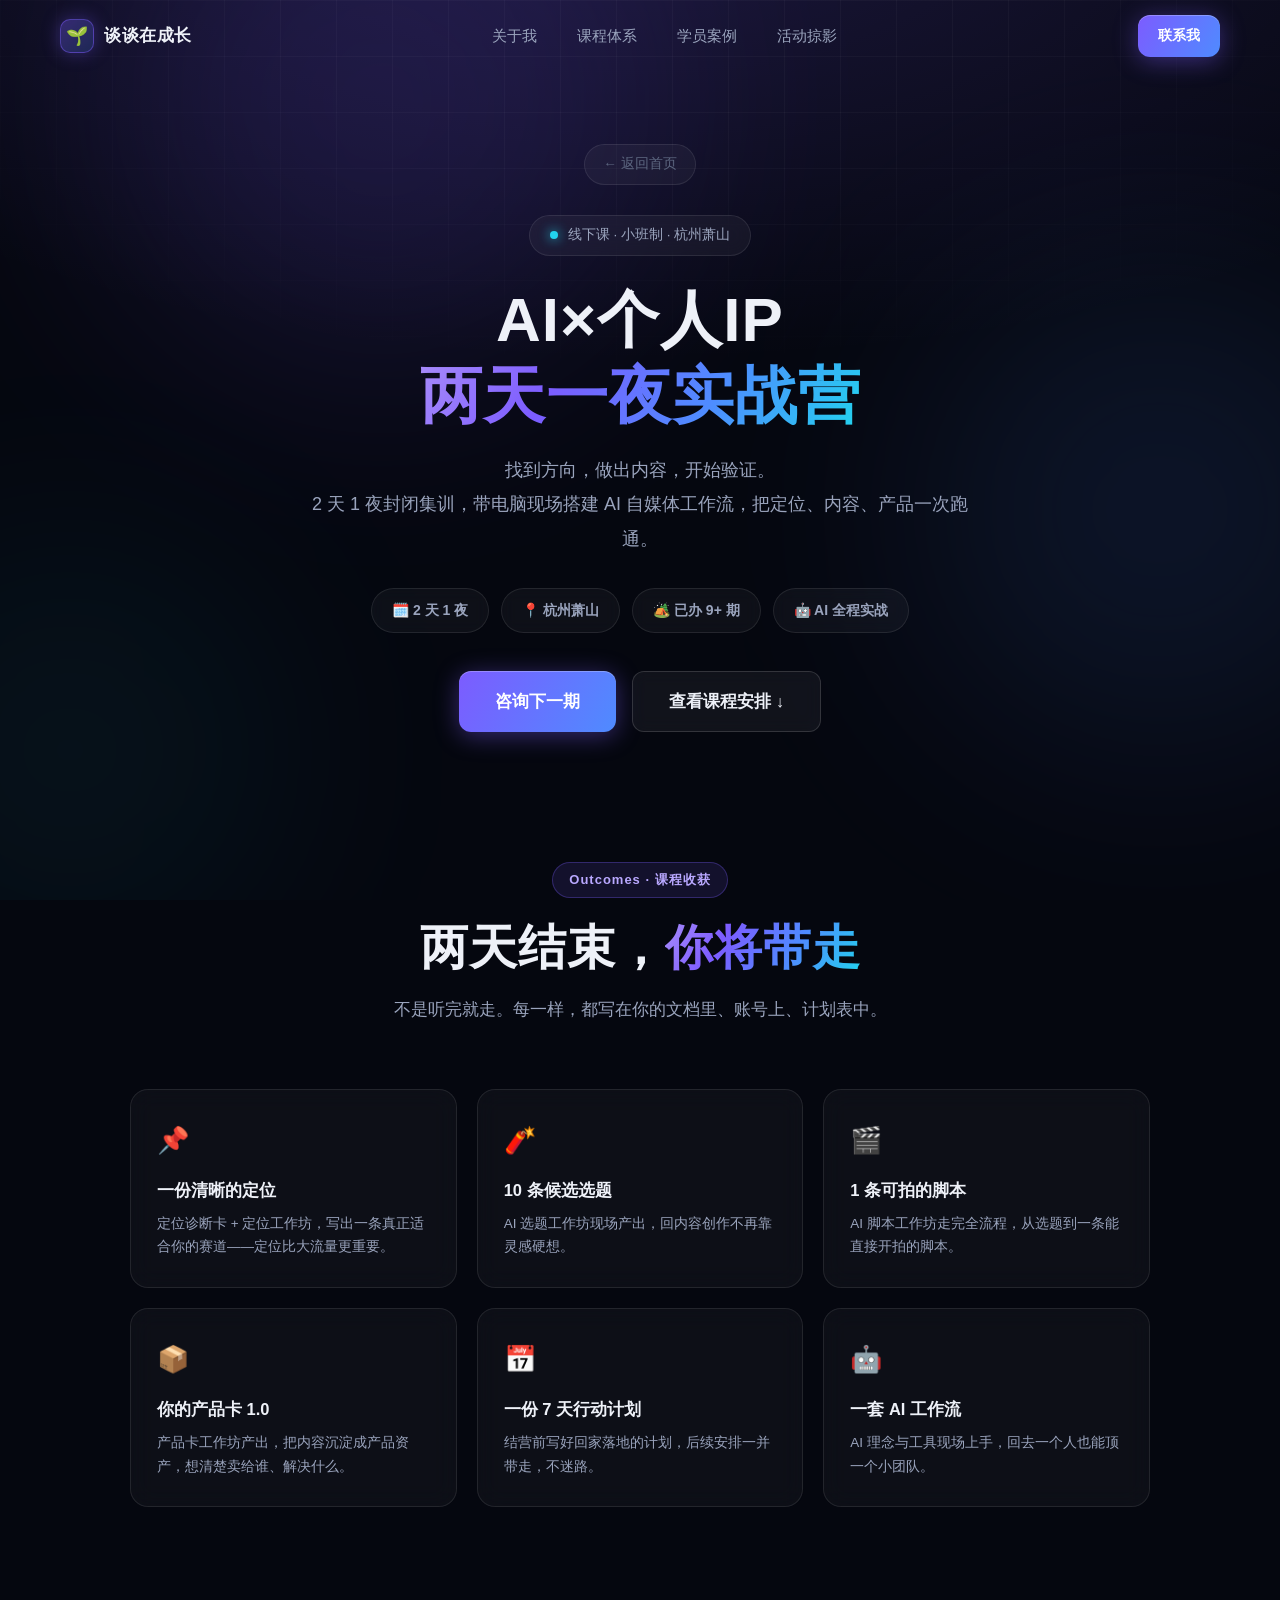
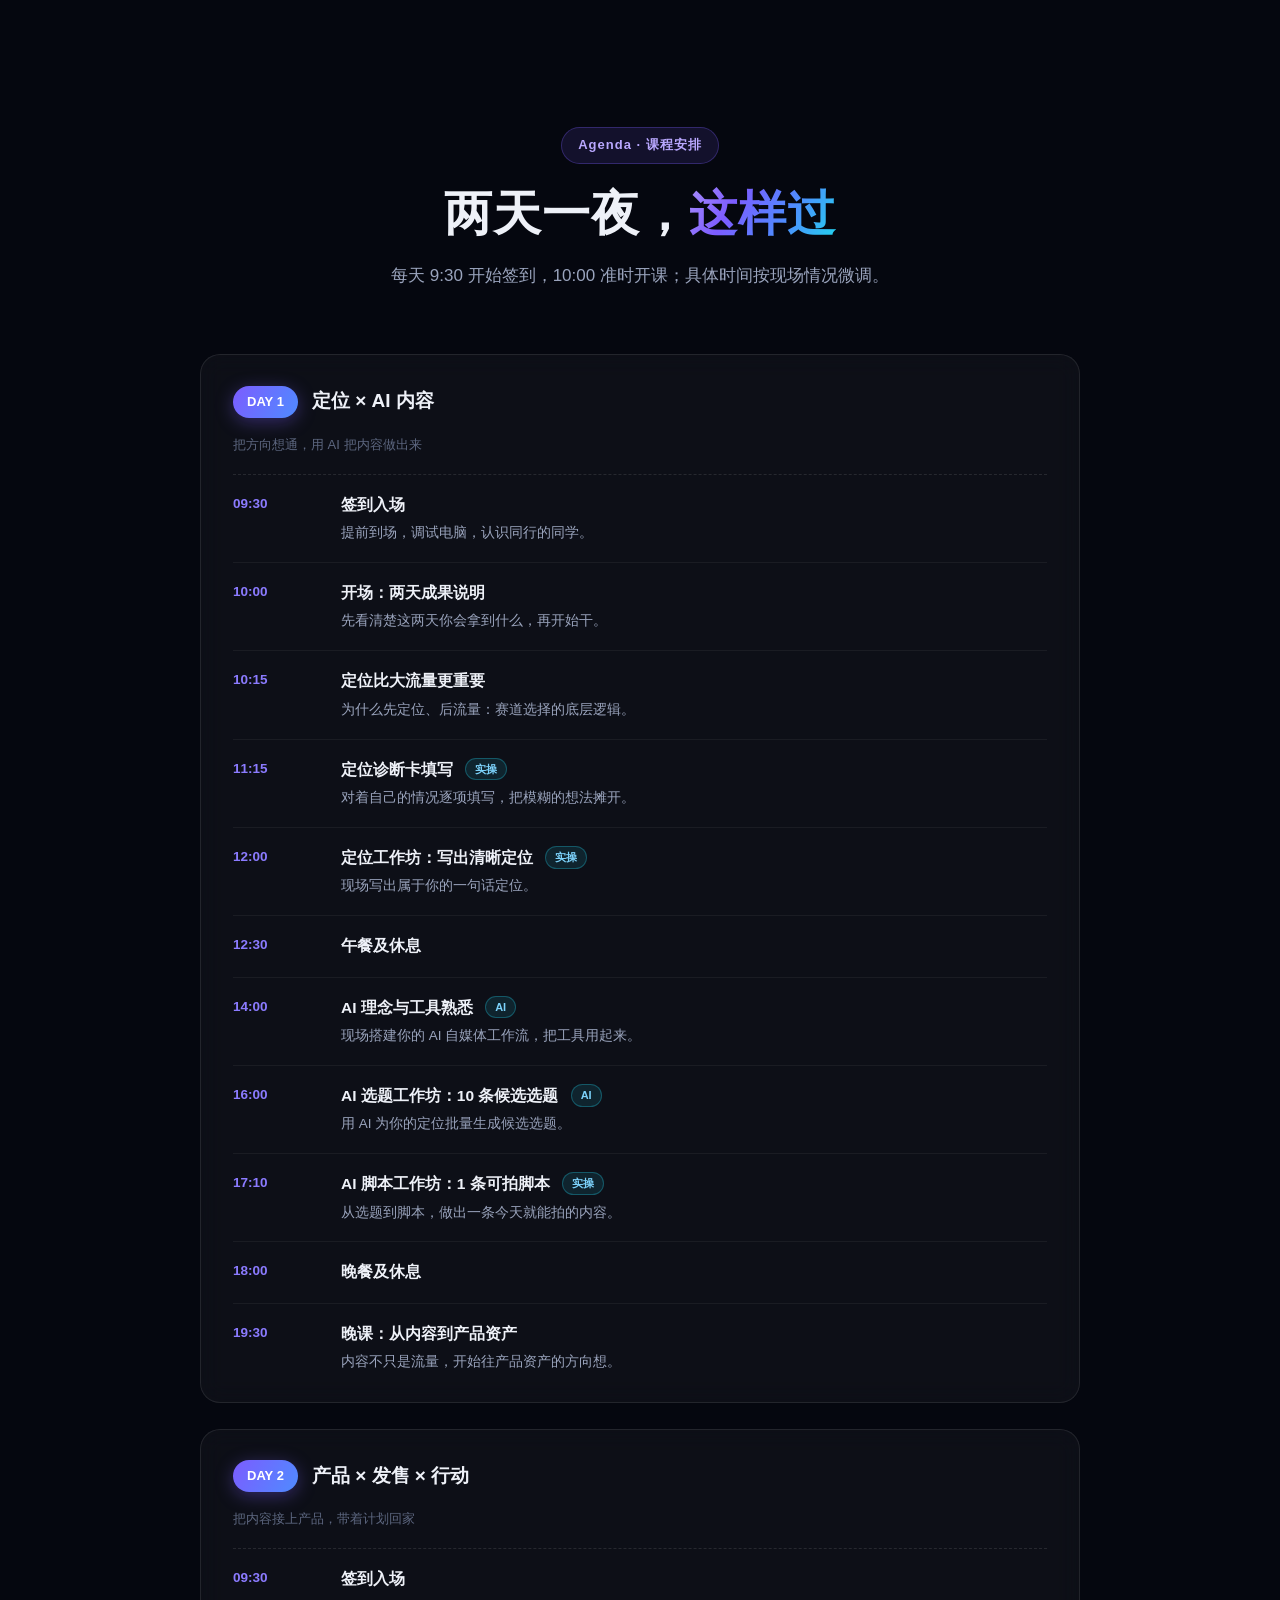
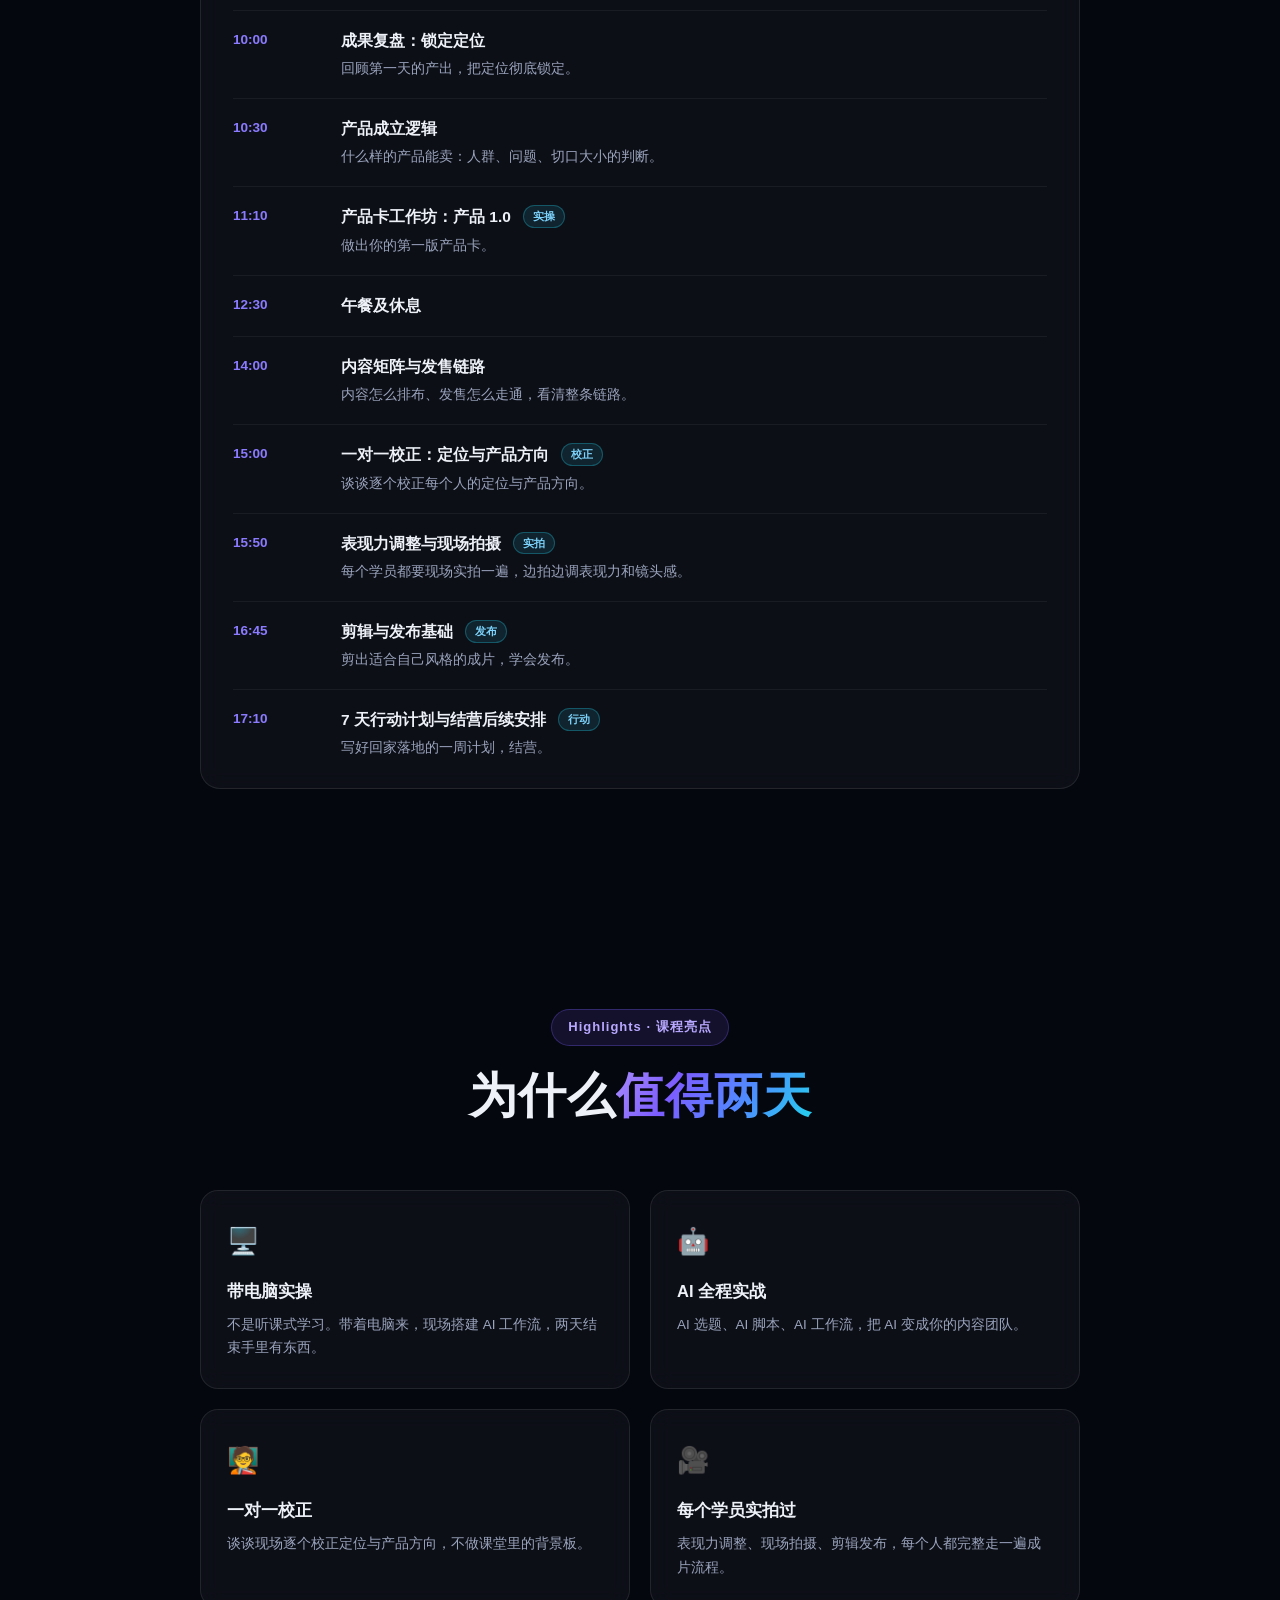
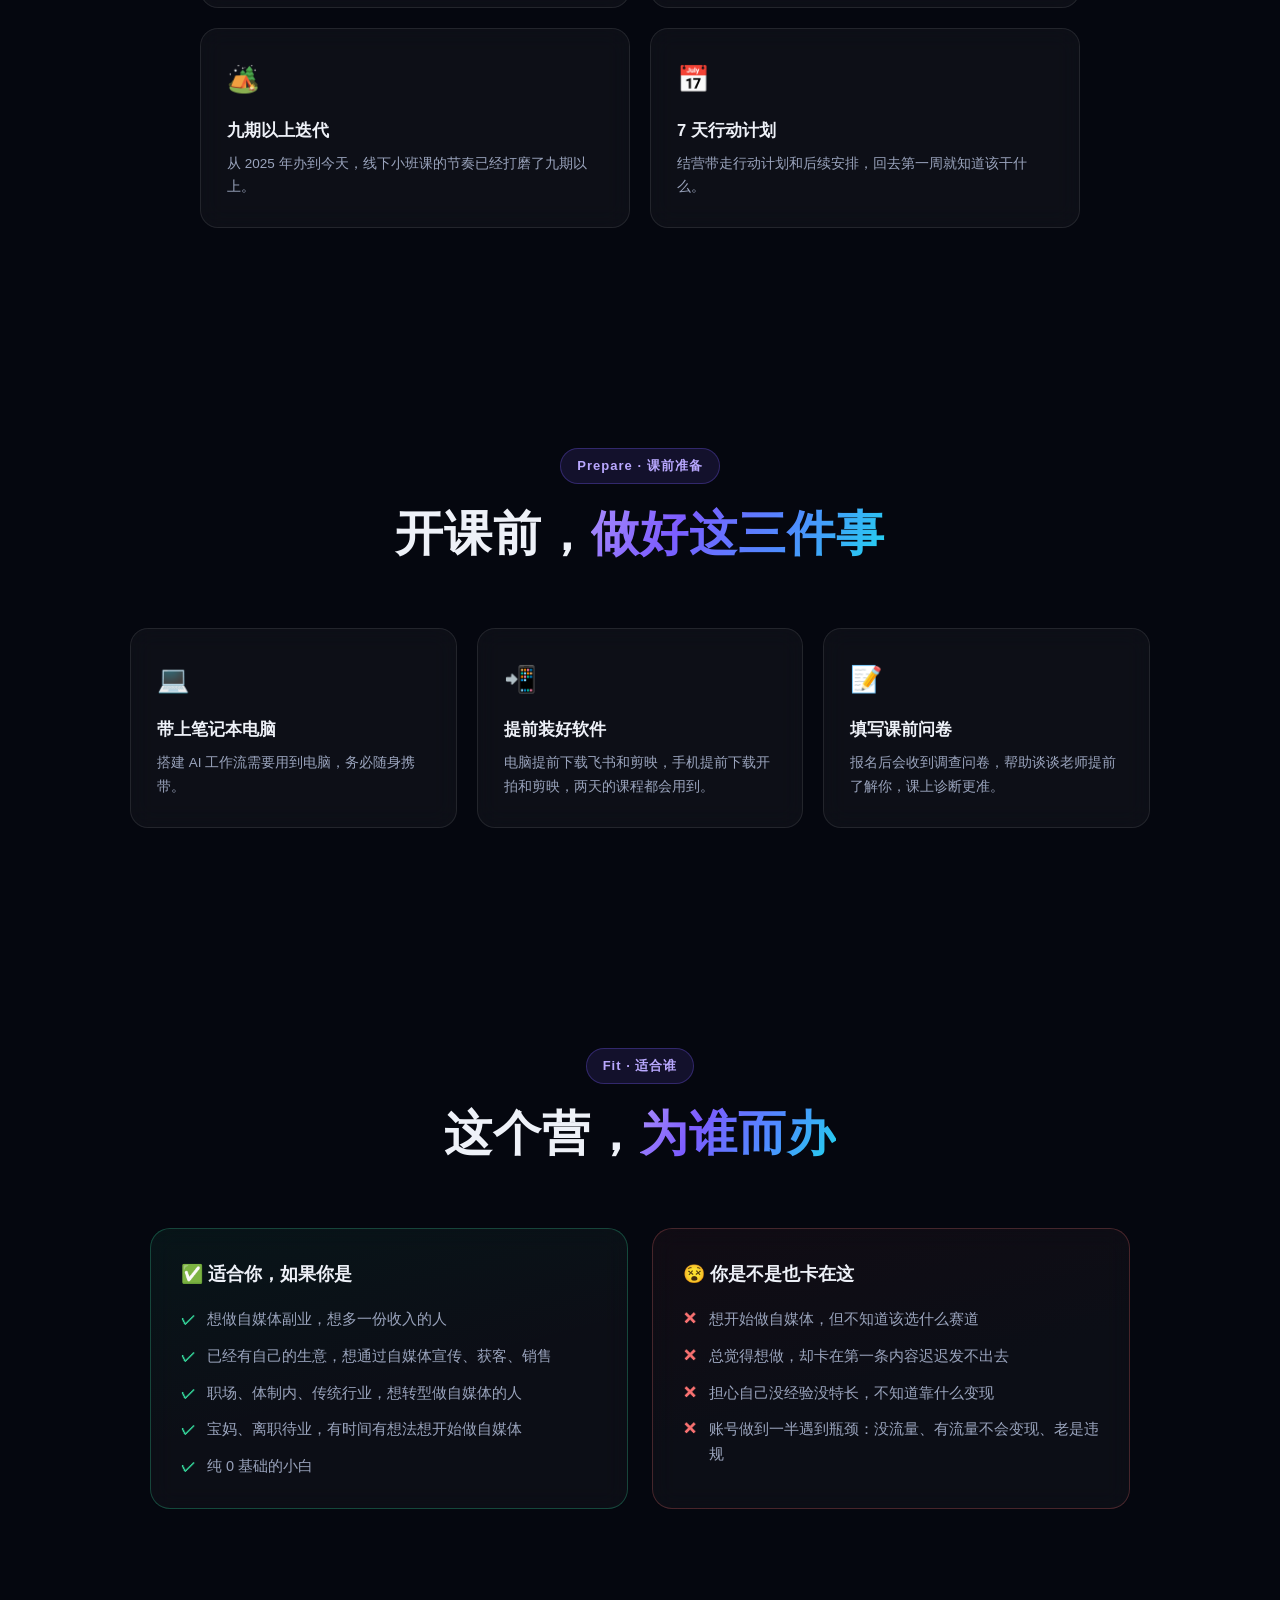
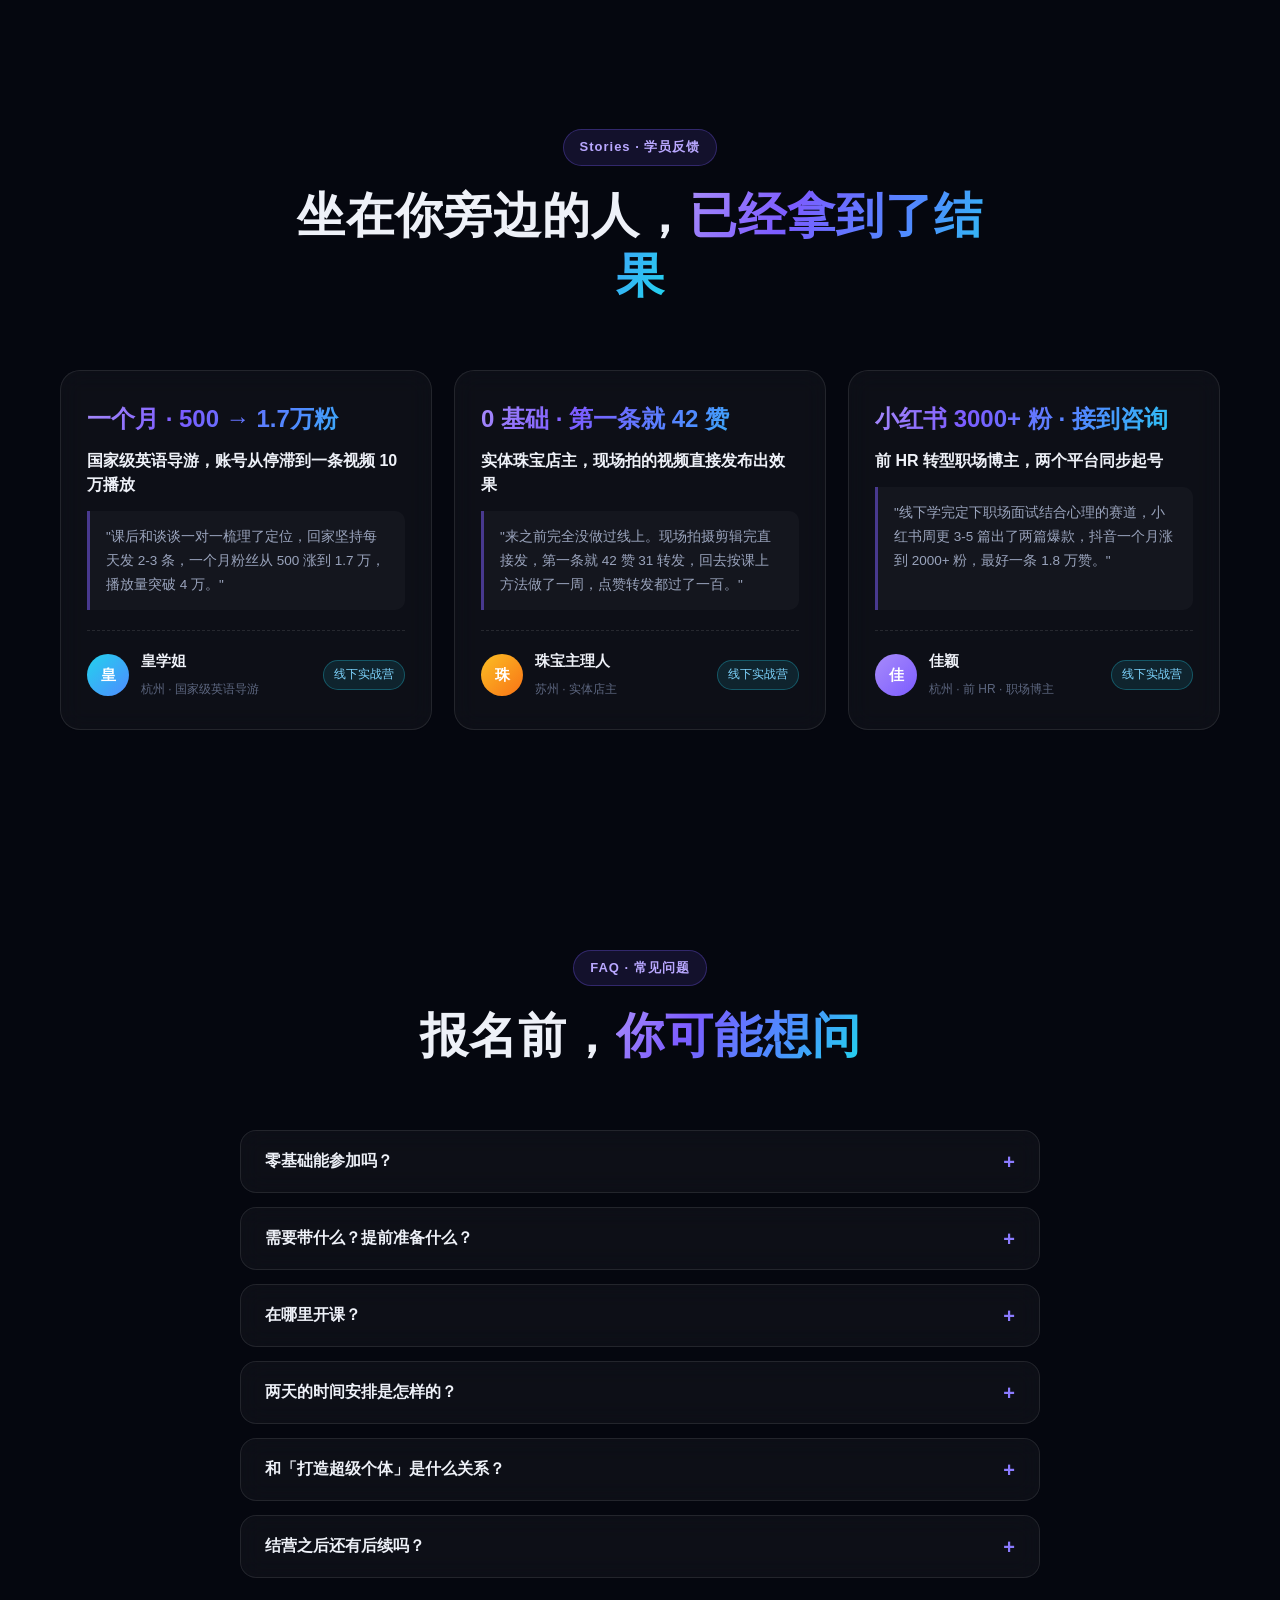
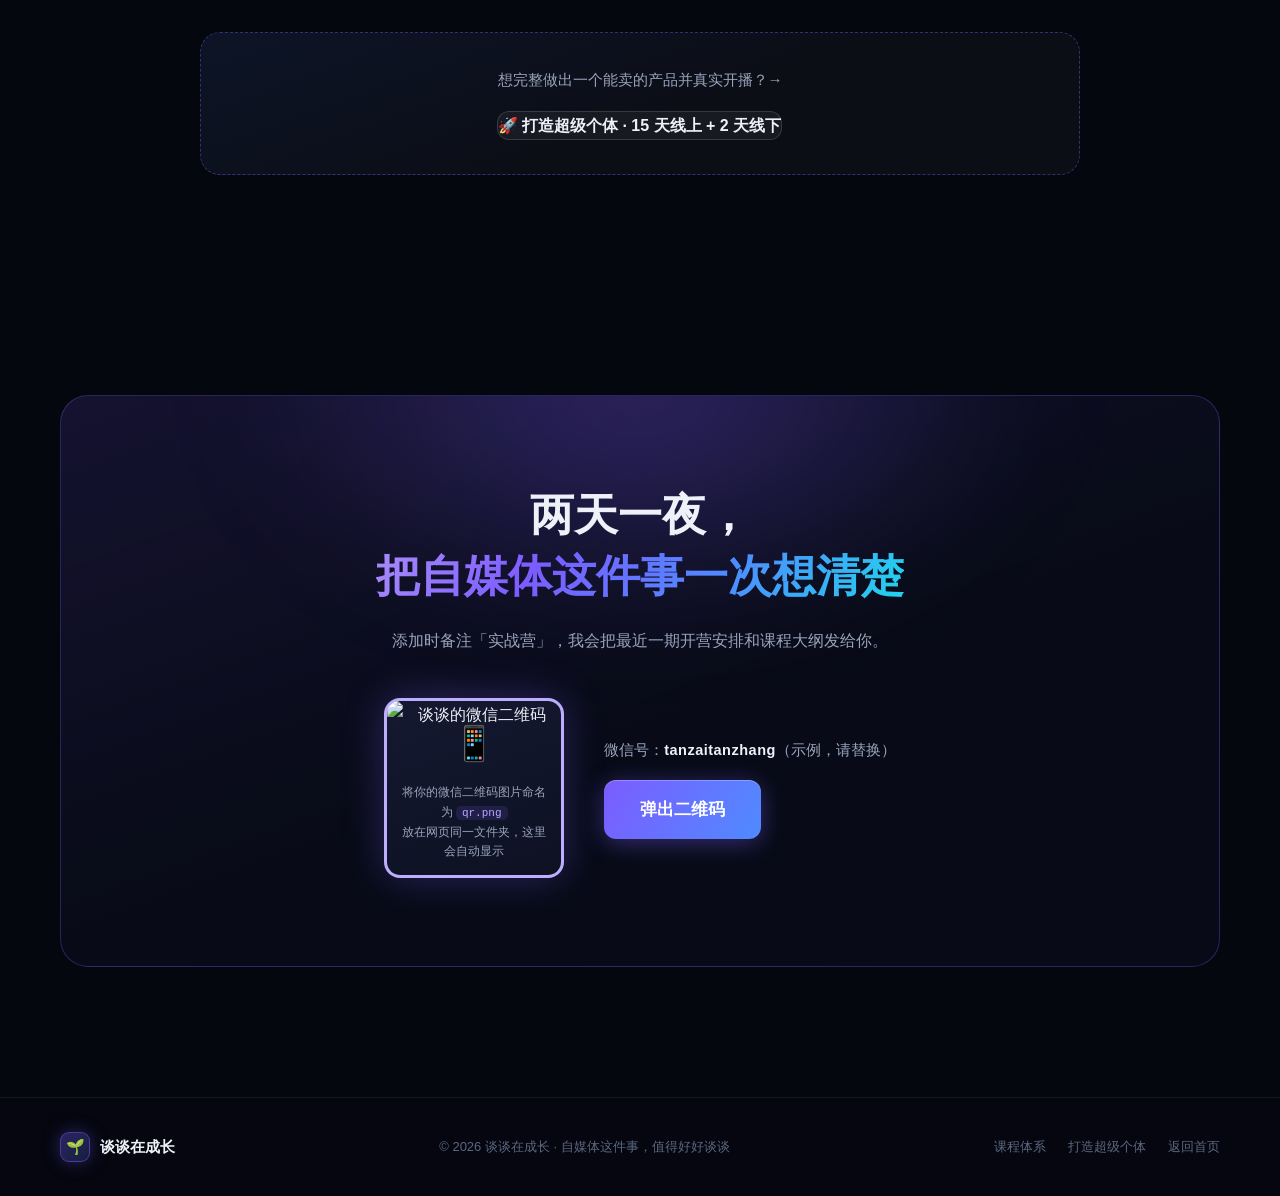
==== course-offline.html @ 581b8286 "谈谈在成长官网：首页 + 两个课程详情页" ====
<!DOCTYPE html>
<html lang="zh-CN">
<head>
  <meta charset="UTF-8" />
  <meta name="viewport" content="width=device-width, initial-scale=1.0" />
  <title>AI×个人IP两天一夜实战营 — 谈谈在成长</title>
  <meta name="description" content="谈谈在成长 · AI×个人IP两天一夜实战营：2 天 1 夜封闭式小班集训，已开办九期以上。定位工作坊、AI 选题与脚本工作坊、产品卡工作坊、现场实拍剪辑，带走定位、选题、脚本、产品卡和 7 天行动计划。" />
  <link rel="icon" href="data:image/svg+xml,<svg xmlns='http://www.w3.org/2000/svg' viewBox='0 0 100 100'><text y='.9em' font-size='90'>🌱</text></svg>" />
  <link rel="stylesheet" href="style.css" />
</head>
<body>

  <!-- 全局背景光效 -->
  <div class="bg-fx" aria-hidden="true">
    <div class="bg-grid"></div>
    <div class="glow glow-1"></div>
    <div class="glow glow-2"></div>
    <div class="glow glow-3"></div>
  </div>

  <!-- ======================= 导航栏 ======================= -->
  <header class="navbar" id="navbar">
    <div class="container nav-inner">
      <a href="index.html" class="logo">
        <span class="logo-mark">🌱</span>
        <span class="logo-text">谈谈在成长</span>
      </a>
      <nav class="nav-links" id="navLinks">
        <a href="index.html#about">关于我</a>
        <a href="index.html#courses">课程体系</a>
        <a href="index.html#cases">学员案例</a>
        <a href="index.html#gallery">活动掠影</a>
      </nav>
      <div class="nav-actions">
        <a href="javascript:void(0)" class="btn btn-primary btn-sm js-contact">联系我</a>
        <button class="nav-toggle" id="navToggle" aria-label="打开菜单">
          <span></span><span></span><span></span>
        </button>
      </div>
    </div>
  </header>

  <main id="top">

    <!-- ======================= 页面 HERO ======================= -->
    <section class="page-hero">
      <div class="container">
        <a class="back-link reveal" href="index.html">← 返回首页</a>
        <div class="hero-badge reveal">
          <span class="badge-dot"></span>
          线下课 · 小班制 · 杭州萧山
        </div>
        <h1 class="page-title reveal">AI×个人IP<br /><span class="gradient-text">两天一夜实战营</span></h1>
        <p class="page-sub reveal">
          找到方向，做出内容，开始验证。<br class="br-desktop" />
          2 天 1 夜封闭集训，带电脑现场搭建 AI 自媒体工作流，把定位、内容、产品一次跑通。
        </p>
        <div class="meta-chips reveal">
          <span class="meta-chip">🗓️ 2 天 1 夜</span>
          <span class="meta-chip">📍 杭州萧山</span>
          <span class="meta-chip">🏕️ 已办 9+ 期</span>
          <span class="meta-chip">🤖 AI 全程实战</span>
        </div>
        <div class="page-cta reveal">
          <a href="javascript:void(0)" class="btn btn-primary btn-lg js-contact">咨询下一期</a>
          <a href="#agenda" class="btn btn-ghost btn-lg">查看课程安排 ↓</a>
        </div>
      </div>
    </section>

    <!-- ======================= 课程收获 ======================= -->
    <section class="section">
      <div class="container">
        <div class="section-head reveal">
          <div class="section-tag">Outcomes · 课程收获</div>
          <h2 class="section-title">两天结束，<span class="gradient-text">你将带走</span></h2>
          <p class="section-desc">不是听完就走。每一样，都写在你的文档里、账号上、计划表中。</p>
        </div>
        <div class="info-grid reveal">
          <div class="info-card">
            <span class="info-icon">📌</span>
            <h3>一份清晰的定位</h3>
            <p>定位诊断卡 + 定位工作坊，写出一条真正适合你的赛道——定位比大流量更重要。</p>
          </div>
          <div class="info-card">
            <span class="info-icon">🧨</span>
            <h3>10 条候选选题</h3>
            <p>AI 选题工作坊现场产出，回内容创作不再靠灵感硬想。</p>
          </div>
          <div class="info-card">
            <span class="info-icon">🎬</span>
            <h3>1 条可拍的脚本</h3>
            <p>AI 脚本工作坊走完全流程，从选题到一条能直接开拍的脚本。</p>
          </div>
          <div class="info-card">
            <span class="info-icon">📦</span>
            <h3>你的产品卡 1.0</h3>
            <p>产品卡工作坊产出，把内容沉淀成产品资产，想清楚卖给谁、解决什么。</p>
          </div>
          <div class="info-card">
            <span class="info-icon">📅</span>
            <h3>一份 7 天行动计划</h3>
            <p>结营前写好回家落地的计划，后续安排一并带走，不迷路。</p>
          </div>
          <div class="info-card">
            <span class="info-icon">🤖</span>
            <h3>一套 AI 工作流</h3>
            <p>AI 理念与工具现场上手，回去一个人也能顶一个小团队。</p>
          </div>
        </div>
      </div>
    </section>

    <!-- ======================= 课程安排 ======================= -->
    <section class="section" id="agenda">
      <div class="container">
        <div class="section-head reveal">
          <div class="section-tag">Agenda · 课程安排</div>
          <h2 class="section-title">两天一夜，<span class="gradient-text">这样过</span></h2>
          <p class="section-desc">每天 9:30 开始签到，10:00 准时开课；具体时间按现场情况微调。</p>
        </div>

        <div class="agenda">
          <div class="agenda-day reveal">
            <div class="agenda-day-head">
              <span class="agenda-day-tag">DAY 1</span>
              <span class="agenda-day-title">定位 × AI 内容</span>
              <span class="agenda-day-sub">把方向想通，用 AI 把内容做出来</span>
            </div>
            <div class="agenda-block">
              <span class="agenda-time">09:30</span>
              <div class="agenda-body">
                <h4>签到入场</h4>
                <p>提前到场，调试电脑，认识同行的同学。</p>
              </div>
            </div>
            <div class="agenda-block">
              <span class="agenda-time">10:00</span>
              <div class="agenda-body">
                <h4>开场：两天成果说明</h4>
                <p>先看清楚这两天你会拿到什么，再开始干。</p>
              </div>
            </div>
            <div class="agenda-block">
              <span class="agenda-time">10:15</span>
              <div class="agenda-body">
                <h4>定位比大流量更重要</h4>
                <p>为什么先定位、后流量：赛道选择的底层逻辑。</p>
              </div>
            </div>
            <div class="agenda-block">
              <span class="agenda-time">11:15</span>
              <div class="agenda-body">
                <h4>定位诊断卡填写 <span class="agenda-flag">实操</span></h4>
                <p>对着自己的情况逐项填写，把模糊的想法摊开。</p>
              </div>
            </div>
            <div class="agenda-block">
              <span class="agenda-time">12:00</span>
              <div class="agenda-body">
                <h4>定位工作坊：写出清晰定位 <span class="agenda-flag">实操</span></h4>
                <p>现场写出属于你的一句话定位。</p>
              </div>
            </div>
            <div class="agenda-block">
              <span class="agenda-time">12:30</span>
              <div class="agenda-body">
                <h4>午餐及休息</h4>
              </div>
            </div>
            <div class="agenda-block">
              <span class="agenda-time">14:00</span>
              <div class="agenda-body">
                <h4>AI 理念与工具熟悉 <span class="agenda-flag">AI</span></h4>
                <p>现场搭建你的 AI 自媒体工作流，把工具用起来。</p>
              </div>
            </div>
            <div class="agenda-block">
              <span class="agenda-time">16:00</span>
              <div class="agenda-body">
                <h4>AI 选题工作坊：10 条候选选题 <span class="agenda-flag">AI</span></h4>
                <p>用 AI 为你的定位批量生成候选选题。</p>
              </div>
            </div>
            <div class="agenda-block">
              <span class="agenda-time">17:10</span>
              <div class="agenda-body">
                <h4>AI 脚本工作坊：1 条可拍脚本 <span class="agenda-flag">实操</span></h4>
                <p>从选题到脚本，做出一条今天就能拍的内容。</p>
              </div>
            </div>
            <div class="agenda-block">
              <span class="agenda-time">18:00</span>
              <div class="agenda-body">
                <h4>晚餐及休息</h4>
              </div>
            </div>
            <div class="agenda-block">
              <span class="agenda-time">19:30</span>
              <div class="agenda-body">
                <h4>晚课：从内容到产品资产</h4>
                <p>内容不只是流量，开始往产品资产的方向想。</p>
              </div>
            </div>
          </div>

          <div class="agenda-day reveal">
            <div class="agenda-day-head">
              <span class="agenda-day-tag">DAY 2</span>
              <span class="agenda-day-title">产品 × 发售 × 行动</span>
              <span class="agenda-day-sub">把内容接上产品，带着计划回家</span>
            </div>
            <div class="agenda-block">
              <span class="agenda-time">09:30</span>
              <div class="agenda-body">
                <h4>签到入场</h4>
              </div>
            </div>
            <div class="agenda-block">
              <span class="agenda-time">10:00</span>
              <div class="agenda-body">
                <h4>成果复盘：锁定定位</h4>
                <p>回顾第一天的产出，把定位彻底锁定。</p>
              </div>
            </div>
            <div class="agenda-block">
              <span class="agenda-time">10:30</span>
              <div class="agenda-body">
                <h4>产品成立逻辑</h4>
                <p>什么样的产品能卖：人群、问题、切口大小的判断。</p>
              </div>
            </div>
            <div class="agenda-block">
              <span class="agenda-time">11:10</span>
              <div class="agenda-body">
                <h4>产品卡工作坊：产品 1.0 <span class="agenda-flag">实操</span></h4>
                <p>做出你的第一版产品卡。</p>
              </div>
            </div>
            <div class="agenda-block">
              <span class="agenda-time">12:30</span>
              <div class="agenda-body">
                <h4>午餐及休息</h4>
              </div>
            </div>
            <div class="agenda-block">
              <span class="agenda-time">14:00</span>
              <div class="agenda-body">
                <h4>内容矩阵与发售链路</h4>
                <p>内容怎么排布、发售怎么走通，看清整条链路。</p>
              </div>
            </div>
            <div class="agenda-block">
              <span class="agenda-time">15:00</span>
              <div class="agenda-body">
                <h4>一对一校正：定位与产品方向 <span class="agenda-flag">校正</span></h4>
                <p>谈谈逐个校正每个人的定位与产品方向。</p>
              </div>
            </div>
            <div class="agenda-block">
              <span class="agenda-time">15:50</span>
              <div class="agenda-body">
                <h4>表现力调整与现场拍摄 <span class="agenda-flag">实拍</span></h4>
                <p>每个学员都要现场实拍一遍，边拍边调表现力和镜头感。</p>
              </div>
            </div>
            <div class="agenda-block">
              <span class="agenda-time">16:45</span>
              <div class="agenda-body">
                <h4>剪辑与发布基础 <span class="agenda-flag">发布</span></h4>
                <p>剪出适合自己风格的成片，学会发布。</p>
              </div>
            </div>
            <div class="agenda-block">
              <span class="agenda-time">17:10</span>
              <div class="agenda-body">
                <h4>7 天行动计划与结营后续安排 <span class="agenda-flag">行动</span></h4>
                <p>写好回家落地的一周计划，结营。</p>
              </div>
            </div>
          </div>
        </div>
      </div>
    </section>

    <!-- ======================= 课程亮点 ======================= -->
    <section class="section">
      <div class="container">
        <div class="section-head reveal">
          <div class="section-tag">Highlights · 课程亮点</div>
          <h2 class="section-title">为什么<span class="gradient-text">值得两天</span></h2>
        </div>
        <div class="info-grid cols-2 reveal">
          <div class="info-card">
            <span class="info-icon">🖥️</span>
            <h3>带电脑实操</h3>
            <p>不是听课式学习。带着电脑来，现场搭建 AI 工作流，两天结束手里有东西。</p>
          </div>
          <div class="info-card">
            <span class="info-icon">🤖</span>
            <h3>AI 全程实战</h3>
            <p>AI 选题、AI 脚本、AI 工作流，把 AI 变成你的内容团队。</p>
          </div>
          <div class="info-card">
            <span class="info-icon">🧑‍🏫</span>
            <h3>一对一校正</h3>
            <p>谈谈现场逐个校正定位与产品方向，不做课堂里的背景板。</p>
          </div>
          <div class="info-card">
            <span class="info-icon">🎥</span>
            <h3>每个学员实拍过</h3>
            <p>表现力调整、现场拍摄、剪辑发布，每个人都完整走一遍成片流程。</p>
          </div>
          <div class="info-card">
            <span class="info-icon">🏕️</span>
            <h3>九期以上迭代</h3>
            <p>从 2025 年办到今天，线下小班课的节奏已经打磨了九期以上。</p>
          </div>
          <div class="info-card">
            <span class="info-icon">📅</span>
            <h3>7 天行动计划</h3>
            <p>结营带走行动计划和后续安排，回去第一周就知道该干什么。</p>
          </div>
        </div>
      </div>
    </section>

    <!-- ======================= 课前准备 ======================= -->
    <section class="section">
      <div class="container">
        <div class="section-head reveal">
          <div class="section-tag">Prepare · 课前准备</div>
          <h2 class="section-title">开课前，<span class="gradient-text">做好这三件事</span></h2>
        </div>
        <div class="info-grid reveal">
          <div class="info-card">
            <span class="info-icon">💻</span>
            <h3>带上笔记本电脑</h3>
            <p>搭建 AI 工作流需要用到电脑，务必随身携带。</p>
          </div>
          <div class="info-card">
            <span class="info-icon">📲</span>
            <h3>提前装好软件</h3>
            <p>电脑提前下载飞书和剪映，手机提前下载开拍和剪映，两天的课程都会用到。</p>
          </div>
          <div class="info-card">
            <span class="info-icon">📝</span>
            <h3>填写课前问卷</h3>
            <p>报名后会收到调查问卷，帮助谈谈老师提前了解你，课上诊断更准。</p>
          </div>
        </div>
      </div>
    </section>

    <!-- ======================= 适合谁 ======================= -->
    <section class="section">
      <div class="container">
        <div class="section-head reveal">
          <div class="section-tag">Fit · 适合谁</div>
          <h2 class="section-title">这个营，<span class="gradient-text">为谁而办</span></h2>
        </div>
        <div class="fit-grid reveal">
          <div class="fit-card fit-yes">
            <h3>✅ 适合你，如果你是</h3>
            <ul class="fit-list">
              <li>想做自媒体副业，想多一份收入的人</li>
              <li>已经有自己的生意，想通过自媒体宣传、获客、销售</li>
              <li>职场、体制内、传统行业，想转型做自媒体的人</li>
              <li>宝妈、离职待业，有时间有想法想开始做自媒体</li>
              <li>纯 0 基础的小白</li>
            </ul>
          </div>
          <div class="fit-card fit-no">
            <h3>😵 你是不是也卡在这</h3>
            <ul class="fit-list">
              <li>想开始做自媒体，但不知道该选什么赛道</li>
              <li>总觉得想做，却卡在第一条内容迟迟发不出去</li>
              <li>担心自己没经验没特长，不知道靠什么变现</li>
              <li>账号做到一半遇到瓶颈：没流量、有流量不会变现、老是违规</li>
            </ul>
          </div>
        </div>
      </div>
    </section>

    <!-- ======================= 学员反馈 ======================= -->
    <section class="section">
      <div class="container">
        <div class="section-head reveal">
          <div class="section-tag">Stories · 学员反馈</div>
          <h2 class="section-title">坐在你旁边的人，<span class="gradient-text">已经拿到了结果</span></h2>
        </div>
        <div class="case-grid reveal">
          <div class="case-card">
            <div class="case-result">一个月 · 500 → 1.7万粉</div>
            <p class="case-title">国家级英语导游，账号从停滞到一条视频 10 万播放</p>
            <p class="case-quote">"课后和谈谈一对一梳理了定位，回家坚持每天发 2-3 条，一个月粉丝从 500 涨到 1.7 万，播放量突破 4 万。"</p>
            <div class="case-foot">
              <span class="case-avatar" style="--c1:#22d3ee;--c2:#4f8bff">皇</span>
              <div class="case-person"><strong>皇学姐</strong><em>杭州 · 国家级英语导游</em></div>
              <span class="case-tag tag-offline">线下实战营</span>
            </div>
          </div>
          <div class="case-card">
            <div class="case-result">0 基础 · 第一条就 42 赞</div>
            <p class="case-title">实体珠宝店主，现场拍的视频直接发布出效果</p>
            <p class="case-quote">"来之前完全没做过线上。现场拍摄剪辑完直接发，第一条就 42 赞 31 转发，回去按课上方法做了一周，点赞转发都过了一百。"</p>
            <div class="case-foot">
              <span class="case-avatar" style="--c1:#fbbf24;--c2:#f97316">珠</span>
              <div class="case-person"><strong>珠宝主理人</strong><em>苏州 · 实体店主</em></div>
              <span class="case-tag tag-offline">线下实战营</span>
            </div>
          </div>
          <div class="case-card">
            <div class="case-result">小红书 3000+ 粉 · 接到咨询</div>
            <p class="case-title">前 HR 转型职场博主，两个平台同步起号</p>
            <p class="case-quote">"线下学完定下职场面试结合心理的赛道，小红书周更 3-5 篇出了两篇爆款，抖音一个月涨到 2000+ 粉，最好一条 1.8 万赞。"</p>
            <div class="case-foot">
              <span class="case-avatar" style="--c1:#a78bfa;--c2:#7c5cff">佳</span>
              <div class="case-person"><strong>佳颖</strong><em>杭州 · 前 HR · 职场博主</em></div>
              <span class="case-tag tag-offline">线下实战营</span>
            </div>
          </div>
        </div>
      </div>
    </section>

    <!-- ======================= 常见问题 ======================= -->
    <section class="section">
      <div class="container">
        <div class="section-head reveal">
          <div class="section-tag">FAQ · 常见问题</div>
          <h2 class="section-title">报名前，<span class="gradient-text">你可能想问</span></h2>
        </div>
        <div class="faq reveal">
          <div class="faq-item">
            <button class="faq-q">零基础能参加吗？<span class="faq-arrow">+</span></button>
            <div class="faq-a"><div class="faq-a-inner">
              <p>完全可以。纯 0 基础的小白本来就是这门课的常见学员：课程从定位一步步讲到出片。有位苏州做珠宝的学员来之前从没做过自媒体，现场拍的视频剪辑完直接发布，第一条就有 42 个赞。</p>
            </div></div>
          </div>
          <div class="faq-item">
            <button class="faq-q">需要带什么？提前准备什么？<span class="faq-arrow">+</span></button>
            <div class="faq-a"><div class="faq-a-inner">
              <p>务必带一台笔记本电脑，搭建 AI 工作流要用；电脑提前下载好飞书和剪映，手机提前下载好开拍和剪映。报名后请填写课前调查问卷，帮助谈谈老师提前了解你。</p>
            </div></div>
          </div>
          <div class="faq-item">
            <button class="faq-q">在哪里开课？<span class="faq-arrow">+</span></button>
            <div class="faq-a"><div class="faq-a-inner">
              <p>线下课在杭州萧山开课（近期场地为萧山区智力大厦、领航汇等），具体地址、电梯码与开课安排以当期群内通知为准。</p>
            </div></div>
          </div>
          <div class="faq-item">
            <button class="faq-q">两天的时间安排是怎样的？<span class="faq-arrow">+</span></button>
            <div class="faq-a"><div class="faq-a-inner">
              <p>每天 9:30-10:00 签到，10:00 准时开课。第一天白天讲定位与 AI 内容，晚上 19:30-21:00 有晚课；第二天下午完成实拍、剪辑、发布和 7 天行动计划后结营。具体时间会按现场情况微调。</p>
            </div></div>
          </div>
          <div class="faq-item">
            <button class="faq-q">和「打造超级个体」是什么关系？<span class="faq-arrow">+</span></button>
            <div class="faq-a"><div class="faq-a-inner">
              <p>实战营用两天帮你跑通「定位 + AI 内容 + 产品 1.0」；「打造超级个体」是 15 天线上集训 + 2 天线下实操的完整训练营，目标是做出一个能卖的个人产品并真实开播成交。先上实战营打基础、再进超级个体深跑，是很多同学的选择。</p>
            </div></div>
          </div>
          <div class="faq-item">
            <button class="faq-q">结营之后还有后续吗？<span class="faq-arrow">+</span></button>
            <div class="faq-a"><div class="faq-a-inner">
              <p>有。结营时你会带走一份 7 天行动计划和后续安排，回去照着落地；同期学员也会保持链接，落地期的卡点可以在学员社群里交流。</p>
            </div></div>
          </div>
        </div>

        <div class="next-course reveal">
          <p>想完整做出一个能卖的产品并真实开播？→</p>
          <a href="course-online.html" class="btn btn-ghost">🚀 打造超级个体 · 15 天线上 + 2 天线下</a>
        </div>
      </div>
    </section>

    <!-- ======================= 底部 CTA ======================= -->
    <section class="section cta-final">
      <div class="container">
        <div class="cta-box reveal">
          <div class="cta-glow"></div>
          <h2 class="cta-title">两天一夜，<br /><span class="gradient-text">把自媒体这件事一次想清楚</span></h2>
          <p class="cta-desc">添加时备注「实战营」，我会把最近一期开营安排和课程大纲发给你。</p>
          <div class="cta-qr">
            <div class="qr-box" id="qrBoxCta">
              <img src="qr.png" alt="谈谈的微信二维码" />
              <div class="qr-placeholder">
                <span>📱</span>
                <p>将你的微信二维码图片命名为 <code>qr.png</code><br />放在网页同一文件夹，这里会自动显示</p>
              </div>
            </div>
            <div class="cta-qr-side">
              <p class="qr-wechat">微信号：<b>tanzaitanzhang</b>（示例，请替换）</p>
              <a href="javascript:void(0)" class="btn btn-primary btn-lg js-contact">弹出二维码</a>
            </div>
          </div>
        </div>
      </div>
    </section>

  </main>

  <!-- ======================= 页脚 ======================= -->
  <footer class="footer">
    <div class="container footer-inner">
      <div class="footer-left">
        <span class="logo-mark">🌱</span>
        <span>谈谈在成长</span>
      </div>
      <p class="footer-copy">© 2026 谈谈在成长 · 自媒体这件事，值得好好谈谈</p>
      <div class="footer-links">
        <a href="index.html#courses">课程体系</a>
        <a href="course-online.html">打造超级个体</a>
        <a href="index.html">返回首页</a>
      </div>
    </div>
  </footer>

  <!-- ======================= 联系我 弹窗 ======================= -->
  <div class="modal" id="contactModal" aria-hidden="true">
    <div class="modal-overlay js-modal-close"></div>
    <div class="modal-card" role="dialog" aria-label="联系谈谈">
      <button class="modal-close js-modal-close" aria-label="关闭">×</button>
      <div class="modal-head">
        <span class="logo-mark">🌱</span>
        <h3>添加谈谈的微信</h3>
        <p>扫码或截图，用微信「扫一扫」添加</p>
      </div>
      <div class="qr-box qr-lg" id="qrBoxModal">
        <img src="qr.png" alt="谈谈的微信二维码" />
        <div class="qr-placeholder">
          <span>📱</span>
          <p>将二维码图片命名为 <code>qr.png</code><br />放在网页同一文件夹，这里会自动显示</p>
        </div>
      </div>
      <p class="modal-wechat">微信号：<b>tanzaitanzhang</b>（示例，请替换）</p>
      <p class="modal-note">备注「实战营」，领取最近一期开营安排 + 课程大纲</p>
    </div>
  </div>

  <script src="script.js"></script>
</body>
</html>
---- style.css ----
/* ============================================================
   谈谈在成长 — 暗黑科技风个人 IP 官网
   ============================================================ */

:root {
  --bg: #05070f;
  --bg-soft: #0a0e1c;
  --card: rgba(255, 255, 255, 0.035);
  --card-border: rgba(255, 255, 255, 0.09);
  --text: #eef1f8;
  --text-dim: #9aa4bd;
  --text-faint: #5d6780;
  --primary: #7c5cff;
  --primary-2: #4f8bff;
  --accent: #22d3ee;
  --gradient: linear-gradient(120deg, #a78bfa 0%, #7c5cff 30%, #4f8bff 65%, #22d3ee 100%);
  --radius: 16px;
  --nav-h: 72px;
  --font: -apple-system, BlinkMacSystemFont, "PingFang SC", "Hiragino Sans GB",
    "Microsoft YaHei", "Segoe UI", Roboto, sans-serif;
}

* { margin: 0; padding: 0; box-sizing: border-box; }

html { scroll-behavior: smooth; scroll-padding-top: var(--nav-h); }

body {
  font-family: var(--font);
  background: var(--bg);
  color: var(--text);
  line-height: 1.7;
  overflow-x: hidden;
  -webkit-font-smoothing: antialiased;
}

body.modal-open { overflow: hidden; }

::selection { background: rgba(124, 92, 255, 0.4); color: #fff; }

.container {
  width: min(1160px, calc(100% - 48px));
  margin: 0 auto;
}

/* ======================= 背景光效 ======================= */
.bg-fx {
  position: fixed;
  inset: 0;
  z-index: -1;
  overflow: hidden;
  background:
    radial-gradient(ellipse 80% 50% at 50% -10%, rgba(124, 92, 255, 0.18), transparent),
    var(--bg);
}

.bg-grid {
  position: absolute;
  inset: 0;
  background-image:
    linear-gradient(rgba(255, 255, 255, 0.03) 1px, transparent 1px),
    linear-gradient(90deg, rgba(255, 255, 255, 0.03) 1px, transparent 1px);
  background-size: 56px 56px;
  mask-image: radial-gradient(ellipse 90% 60% at 50% 0%, #000 30%, transparent 75%);
  -webkit-mask-image: radial-gradient(ellipse 90% 60% at 50% 0%, #000 30%, transparent 75%);
}

.glow {
  position: absolute;
  border-radius: 50%;
  filter: blur(120px);
  opacity: 0.5;
  animation: float 14s ease-in-out infinite;
}
.glow-1 { width: 560px; height: 560px; top: -180px; left: 8%; background: rgba(124, 92, 255, 0.28); }
.glow-2 { width: 480px; height: 480px; top: 30%; right: -120px; background: rgba(79, 139, 255, 0.22); animation-delay: -5s; }
.glow-3 { width: 420px; height: 420px; top: 60%; left: -140px; background: rgba(34, 211, 238, 0.12); animation-delay: -9s; }

@keyframes float {
  0%, 100% { transform: translate(0, 0) scale(1); }
  50% { transform: translate(30px, 40px) scale(1.08); }
}

/* ======================= 导航栏 ======================= */
.navbar {
  position: fixed;
  top: 0;
  left: 0;
  right: 0;
  height: var(--nav-h);
  z-index: 100;
  transition: background 0.3s, border-color 0.3s, backdrop-filter 0.3s;
  border-bottom: 1px solid transparent;
}
.navbar.scrolled {
  background: rgba(6, 8, 18, 0.72);
  backdrop-filter: blur(18px) saturate(1.4);
  -webkit-backdrop-filter: blur(18px) saturate(1.4);
  border-bottom-color: rgba(255, 255, 255, 0.07);
}

.nav-inner {
  height: var(--nav-h);
  display: flex;
  align-items: center;
  justify-content: space-between;
  gap: 24px;
}

.logo {
  display: flex;
  align-items: center;
  gap: 10px;
  text-decoration: none;
  color: var(--text);
  font-weight: 700;
  font-size: 17px;
  letter-spacing: 0.5px;
}
.logo-mark {
  display: grid;
  place-items: center;
  width: 34px;
  height: 34px;
  border-radius: 10px;
  font-size: 18px;
  background: linear-gradient(135deg, rgba(124, 92, 255, 0.35), rgba(79, 139, 255, 0.2));
  border: 1px solid rgba(124, 92, 255, 0.45);
  box-shadow: 0 0 18px rgba(124, 92, 255, 0.35);
}

.nav-links { display: flex; gap: 8px; }
.nav-links a {
  color: var(--text-dim);
  text-decoration: none;
  font-size: 14.5px;
  padding: 8px 16px;
  border-radius: 10px;
  transition: color 0.2s, background 0.2s;
}
.nav-links a:hover { color: var(--text); background: rgba(255, 255, 255, 0.06); }

.nav-actions { display: flex; align-items: center; gap: 12px; }

.nav-toggle {
  display: none;
  flex-direction: column;
  justify-content: center;
  gap: 5px;
  width: 40px;
  height: 40px;
  padding: 8px;
  background: rgba(255, 255, 255, 0.05);
  border: 1px solid var(--card-border);
  border-radius: 10px;
  cursor: pointer;
}
.nav-toggle span {
  display: block;
  height: 2px;
  background: var(--text);
  border-radius: 2px;
  transition: transform 0.25s, opacity 0.25s;
}
.nav-toggle.open span:nth-child(1) { transform: translateY(7px) rotate(45deg); }
.nav-toggle.open span:nth-child(2) { opacity: 0; }
.nav-toggle.open span:nth-child(3) { transform: translateY(-7px) rotate(-45deg); }

/* ======================= 按钮 ======================= */
.btn {
  display: inline-flex;
  align-items: center;
  justify-content: center;
  gap: 8px;
  text-decoration: none;
  font-weight: 600;
  border-radius: 12px;
  cursor: pointer;
  border: none;
  font-family: var(--font);
  transition: transform 0.2s, box-shadow 0.2s, background 0.2s, border-color 0.2s;
  white-space: nowrap;
}
.btn-sm { padding: 9px 20px; font-size: 14px; }
.btn-lg { padding: 15px 36px; font-size: 16.5px; }

.btn-primary {
  color: #fff;
  background: linear-gradient(120deg, #7c5cff, #4f8bff);
  box-shadow: 0 4px 24px rgba(124, 92, 255, 0.4), inset 0 1px 0 rgba(255, 255, 255, 0.25);
}
.btn-primary:hover {
  transform: translateY(-2px);
  box-shadow: 0 8px 32px rgba(124, 92, 255, 0.55), inset 0 1px 0 rgba(255, 255, 255, 0.25);
}

.btn-ghost {
  color: var(--text);
  background: rgba(255, 255, 255, 0.05);
  border: 1px solid rgba(255, 255, 255, 0.14);
  backdrop-filter: blur(8px);
}
.btn-ghost:hover {
  transform: translateY(-2px);
  background: rgba(255, 255, 255, 0.09);
  border-color: rgba(255, 255, 255, 0.26);
}

/* ======================= HERO ======================= */
.hero {
  position: relative;
  padding: calc(var(--nav-h) + 84px) 0 40px;
  text-align: center;
}

.hero-badge {
  display: inline-flex;
  align-items: center;
  gap: 10px;
  padding: 8px 20px;
  font-size: 13.5px;
  color: var(--text-dim);
  background: rgba(255, 255, 255, 0.045);
  border: 1px solid var(--card-border);
  border-radius: 999px;
  backdrop-filter: blur(10px);
}
.badge-dot {
  width: 8px;
  height: 8px;
  border-radius: 50%;
  background: var(--accent);
  box-shadow: 0 0 12px var(--accent);
  animation: pulse 2s ease-in-out infinite;
}
@keyframes pulse {
  0%, 100% { opacity: 1; transform: scale(1); }
  50% { opacity: 0.5; transform: scale(0.8); }
}

.hero-title {
  margin: 28px 0 22px;
  font-size: clamp(42px, 8vw, 88px);
  font-weight: 800;
  line-height: 1.16;
  letter-spacing: 2px;
}

.gradient-text {
  background: var(--gradient);
  -webkit-background-clip: text;
  background-clip: text;
  -webkit-text-fill-color: transparent;
  color: transparent;
}

.hero-sub {
  max-width: 680px;
  margin: 0 auto;
  font-size: clamp(16px, 2.2vw, 19px);
  color: var(--text-dim);
  line-height: 1.9;
}

.hero-cta {
  display: flex;
  justify-content: center;
  gap: 16px;
  margin-top: 40px;
  flex-wrap: wrap;
}

/* 社会证明头像堆叠 */
.proof-line {
  display: flex;
  align-items: center;
  justify-content: center;
  gap: 16px;
  margin-top: 34px;
}
.proof-line p { font-size: 13.5px; color: var(--text-faint); }
.proof-avatars { display: flex; }
.pa {
  display: grid;
  place-items: center;
  width: 38px;
  height: 38px;
  border-radius: 50%;
  font-size: 13px;
  font-weight: 700;
  color: #fff;
  border: 2px solid var(--bg);
  margin-left: -10px;
}
.pa:first-child { margin-left: 0; }
.pa-1 { background: linear-gradient(135deg, #7c5cff, #4f8bff); }
.pa-2 { background: linear-gradient(135deg, #22d3ee, #4f8bff); }
.pa-3 { background: linear-gradient(135deg, #a78bfa, #7c5cff); }
.pa-4 { background: linear-gradient(135deg, #34d399, #22d3ee); }
.pa-5 {
  background: rgba(255, 255, 255, 0.1);
  backdrop-filter: blur(6px);
  font-size: 11px;
  color: var(--text-dim);
}

/* 数据条 */
.hero-stats {
  display: flex;
  justify-content: center;
  align-items: center;
  gap: clamp(20px, 4vw, 52px);
  margin: 64px auto 0;
  padding: 26px clamp(20px, 4vw, 56px);
  background: rgba(255, 255, 255, 0.03);
  border: 1px solid var(--card-border);
  border-radius: var(--radius);
  backdrop-filter: blur(12px);
  width: fit-content;
  max-width: 100%;
  flex-wrap: wrap;
}
.stat { text-align: center; min-width: 118px; }
.stat-num {
  font-size: clamp(26px, 3.4vw, 38px);
  font-weight: 800;
  background: var(--gradient);
  -webkit-background-clip: text;
  background-clip: text;
  -webkit-text-fill-color: transparent;
}
.stat-label { margin-top: 4px; font-size: 13px; color: var(--text-faint); }
.stat-divider { width: 1px; height: 40px; background: rgba(255, 255, 255, 0.1); }

/* ======================= 通用 Section ======================= */
.section { padding: 110px 0; position: relative; }

.section-head { text-align: center; max-width: 720px; margin: 0 auto 64px; }

.section-tag {
  display: inline-block;
  padding: 6px 16px;
  font-size: 13px;
  font-weight: 600;
  letter-spacing: 1px;
  color: #b9a8ff;
  background: rgba(124, 92, 255, 0.12);
  border: 1px solid rgba(124, 92, 255, 0.3);
  border-radius: 999px;
  margin-bottom: 20px;
}

.section-title {
  font-size: clamp(30px, 4.6vw, 48px);
  font-weight: 800;
  line-height: 1.25;
  letter-spacing: 1px;
}

.section-desc {
  margin-top: 18px;
  font-size: clamp(15px, 1.8vw, 17px);
  color: var(--text-dim);
}

/* ======================= 关于我 ======================= */
.about { background: linear-gradient(180deg, transparent, rgba(124, 92, 255, 0.04) 50%, transparent); }

.about-grid {
  display: grid;
  grid-template-columns: 0.85fr 1.15fr;
  gap: clamp(40px, 6vw, 88px);
  align-items: center;
}

.about-visual { text-align: center; }

.photo-frame {
  position: relative;
  max-width: 400px;
  margin: 0 auto;
  padding: 7px;
  border-radius: 26px;
  background: linear-gradient(160deg, rgba(124, 92, 255, 0.6), rgba(79, 139, 255, 0.25) 45%, rgba(34, 211, 238, 0.35));
  box-shadow:
    0 30px 80px rgba(0, 0, 0, 0.55),
    0 0 60px rgba(124, 92, 255, 0.18);
}
.photo-frame img {
  display: block;
  width: 100%;
  height: auto;
  border-radius: 20px;
}

.photo-badge {
  position: absolute;
  left: 18px;
  bottom: 18px;
  padding: 8px 16px;
  font-size: 13px;
  font-weight: 600;
  color: var(--text);
  background: rgba(8, 10, 22, 0.72);
  border: 1px solid rgba(255, 255, 255, 0.16);
  border-radius: 999px;
  backdrop-filter: blur(10px);
  -webkit-backdrop-filter: blur(10px);
}

.about-name { margin-top: 26px; font-size: 26px; font-weight: 800; letter-spacing: 2px; }
.about-tags {
  display: flex;
  justify-content: center;
  gap: 10px;
  margin-top: 14px;
  flex-wrap: wrap;
}
.tag-chip {
  padding: 6px 14px;
  font-size: 12.5px;
  color: var(--text-dim);
  background: rgba(255, 255, 255, 0.05);
  border: 1px solid var(--card-border);
  border-radius: 999px;
}

.about-para { margin-top: 18px; font-size: 15.5px; color: var(--text-dim); }
.about-text .section-title { margin-top: 4px; }
.about-text .section-tag { margin-bottom: 14px; }

.cred-list {
  list-style: none;
  margin-top: 30px;
  display: grid;
  grid-template-columns: 1fr 1fr;
  gap: 12px 20px;
}
.cred-list li {
  display: flex;
  align-items: center;
  gap: 12px;
  padding: 13px 16px;
  font-size: 14px;
  color: var(--text);
  background: rgba(255, 255, 255, 0.03);
  border: 1px solid rgba(255, 255, 255, 0.07);
  border-radius: 12px;
  transition: border-color 0.25s, background 0.25s, transform 0.25s;
}
.cred-list li:hover {
  border-color: rgba(124, 92, 255, 0.5);
  background: rgba(124, 92, 255, 0.08);
  transform: translateX(4px);
}
.cred-check {
  flex-shrink: 0;
  display: grid;
  place-items: center;
  width: 22px;
  height: 22px;
  font-size: 12px;
  font-weight: 800;
  color: #fff;
  border-radius: 50%;
  background: linear-gradient(135deg, #7c5cff, #4f8bff);
  box-shadow: 0 0 12px rgba(124, 92, 255, 0.45);
}

/* ======================= 课程体系 ======================= */
.courses { background: linear-gradient(180deg, transparent, rgba(79, 139, 255, 0.04) 50%, transparent); }

.product-grid {
  display: grid;
  grid-template-columns: 1fr 1fr;
  gap: 26px;
  max-width: 980px;
  margin: 0 auto;
}

.product-card {
  position: relative;
  display: flex;
  flex-direction: column;
  padding: 36px 32px;
  background: var(--card);
  border: 1px solid var(--card-border);
  border-radius: 22px;
  backdrop-filter: blur(14px);
  transition: transform 0.3s, border-color 0.3s, box-shadow 0.3s;
}
.product-card:hover {
  transform: translateY(-6px);
  border-color: rgba(255, 255, 255, 0.2);
  box-shadow: 0 24px 60px rgba(0, 0, 0, 0.45);
}

.product-hot {
  border-color: rgba(124, 92, 255, 0.45);
  background: linear-gradient(165deg, rgba(124, 92, 255, 0.1), rgba(255, 255, 255, 0.03) 45%);
}
.product-hot:hover {
  border-color: rgba(124, 92, 255, 0.7);
  box-shadow: 0 24px 60px rgba(0, 0, 0, 0.45), 0 0 44px rgba(124, 92, 255, 0.16);
}

.hot-badge {
  position: absolute;
  top: -14px;
  right: 28px;
  padding: 5px 16px;
  font-size: 12.5px;
  font-weight: 700;
  color: #fff;
  background: linear-gradient(120deg, #7c5cff, #4f8bff);
  border-radius: 999px;
  box-shadow: 0 4px 18px rgba(124, 92, 255, 0.5);
}

.product-head { display: flex; align-items: center; gap: 18px; }
.product-icon {
  flex-shrink: 0;
  display: grid;
  place-items: center;
  width: 58px;
  height: 58px;
  font-size: 27px;
  border-radius: 16px;
  background: linear-gradient(135deg, rgba(124, 92, 255, 0.22), rgba(79, 139, 255, 0.12));
  border: 1px solid rgba(124, 92, 255, 0.35);
}
.product-kind { font-size: 13px; color: var(--text-faint); letter-spacing: 1px; }
.product-head h3 { font-size: 22px; line-height: 1.35; }

.product-desc { margin-top: 20px; font-size: 14.5px; color: var(--text-dim); }

.product-list {
  list-style: none;
  margin-top: 22px;
  display: grid;
  gap: 11px;
  flex: 1;
}
.product-list li {
  position: relative;
  padding-left: 28px;
  font-size: 14.5px;
  color: var(--text-dim);
}
.product-list li::before {
  content: "✦";
  position: absolute;
  left: 2px;
  color: #8b7bff;
}

.product-meta {
  display: flex;
  gap: 16px;
  flex-wrap: wrap;
  margin-top: 24px;
  padding-top: 20px;
  border-top: 1px dashed rgba(255, 255, 255, 0.1);
  font-size: 13px;
  color: var(--text-faint);
}

.product-cta { margin-top: 24px; width: 100%; }

/* ======================= 学员案例 ======================= */
.case-filter {
  display: flex;
  justify-content: center;
  gap: 12px;
  margin-bottom: 44px;
  flex-wrap: wrap;
}
.filter-tab {
  padding: 11px 26px;
  font-size: 15px;
  font-weight: 600;
  font-family: var(--font);
  color: var(--text-dim);
  background: rgba(255, 255, 255, 0.04);
  border: 1px solid var(--card-border);
  border-radius: 999px;
  cursor: pointer;
  transition: all 0.25s;
}
.filter-tab:hover { color: var(--text); border-color: rgba(255, 255, 255, 0.25); transform: translateY(-2px); }
.filter-tab.active {
  color: #fff;
  background: linear-gradient(120deg, rgba(124, 92, 255, 0.85), rgba(79, 139, 255, 0.7));
  border-color: transparent;
  box-shadow: 0 6px 24px rgba(124, 92, 255, 0.4);
}

.case-grid {
  display: grid;
  grid-template-columns: repeat(3, 1fr);
  gap: 22px;
}
.case-card {
  display: flex;
  flex-direction: column;
  padding: 28px 26px;
  background: var(--card);
  border: 1px solid var(--card-border);
  border-radius: 20px;
  backdrop-filter: blur(12px);
  transition: transform 0.3s, border-color 0.3s, box-shadow 0.3s, opacity 0.3s;
}
.case-card:hover {
  transform: translateY(-6px);
  border-color: rgba(124, 92, 255, 0.45);
  box-shadow: 0 20px 48px rgba(0, 0, 0, 0.45), 0 0 32px rgba(124, 92, 255, 0.12);
}
.case-card.hidden { display: none; }

.case-result {
  font-size: 24px;
  font-weight: 800;
  background: var(--gradient);
  -webkit-background-clip: text;
  background-clip: text;
  -webkit-text-fill-color: transparent;
}
.case-title { margin-top: 10px; font-size: 16px; font-weight: 700; line-height: 1.5; }
.case-quote {
  flex: 1;
  margin-top: 14px;
  padding: 14px 16px;
  font-size: 13.5px;
  color: var(--text-dim);
  background: rgba(255, 255, 255, 0.03);
  border-left: 3px solid rgba(124, 92, 255, 0.5);
  border-radius: 0 10px 10px 0;
  line-height: 1.75;
}

.case-foot {
  display: flex;
  align-items: center;
  gap: 12px;
  margin-top: 20px;
  padding-top: 18px;
  border-top: 1px dashed rgba(255, 255, 255, 0.1);
}
.case-avatar {
  flex-shrink: 0;
  display: grid;
  place-items: center;
  width: 42px;
  height: 42px;
  border-radius: 50%;
  font-size: 15px;
  font-weight: 700;
  color: #fff;
  background: linear-gradient(135deg, var(--c1, #7c5cff), var(--c2, #4f8bff));
}
.case-person { flex: 1; min-width: 0; }
.case-person strong { display: block; font-size: 14.5px; }
.case-person em { font-style: normal; font-size: 12px; color: var(--text-faint); }

.case-tag {
  flex-shrink: 0;
  font-size: 11.5px;
  padding: 4px 10px;
  border-radius: 999px;
  border: 1px solid transparent;
}
.tag-online {
  color: #b9a8ff;
  background: rgba(124, 92, 255, 0.12);
  border-color: rgba(124, 92, 255, 0.35);
}
.tag-offline {
  color: #7dd3fc;
  background: rgba(34, 211, 238, 0.1);
  border-color: rgba(34, 211, 238, 0.3);
}

/* ======================= 学员画像（跑马灯） ======================= */
.marquee-wrap { display: grid; gap: 18px; overflow: hidden; }
.marquee {
  overflow: hidden;
  mask-image: linear-gradient(90deg, transparent, #000 12%, #000 88%, transparent);
  -webkit-mask-image: linear-gradient(90deg, transparent, #000 12%, #000 88%, transparent);
}
.marquee-track {
  display: flex;
  gap: 16px;
  width: max-content;
  animation: scroll 32s linear infinite;
}
.marquee-reverse .marquee-track { animation-direction: reverse; animation-duration: 26s; }
.marquee:hover .marquee-track { animation-play-state: paused; }

@keyframes scroll {
  from { transform: translateX(0); }
  to { transform: translateX(-50%); }
}

.chip {
  padding: 13px 30px;
  font-size: 15px;
  font-weight: 600;
  color: var(--text-dim);
  background: rgba(255, 255, 255, 0.04);
  border: 1px solid var(--card-border);
  border-radius: 999px;
  white-space: nowrap;
  transition: all 0.25s;
  cursor: default;
}
.chip:hover {
  color: #fff;
  border-color: rgba(124, 92, 255, 0.6);
  background: rgba(124, 92, 255, 0.14);
  box-shadow: 0 0 20px rgba(124, 92, 255, 0.2);
}
.chip-alt { color: #8fa8d8; background: rgba(79, 139, 255, 0.06); }

/* ======================= 活动掠影 ======================= */
.gallery-grid {
  display: grid;
  grid-template-columns: repeat(3, 1fr);
  grid-auto-rows: 220px;
  gap: 20px;
}
.photo {
  position: relative;
  margin: 0;
  border-radius: 18px;
  overflow: hidden;
  border: 1px solid var(--card-border);
  background:
    radial-gradient(circle at 30% 20%, rgba(124, 92, 255, 0.16), transparent 60%),
    rgba(255, 255, 255, 0.03);
}
.photo-tall { grid-row: span 2; }

.photo::before {
  content: attr(data-label);
  position: absolute;
  inset: 0;
  display: grid;
  place-items: center;
  padding: 20px;
  font-size: 14px;
  font-weight: 600;
  color: var(--text-faint);
  text-align: center;
}
.photo img {
  position: relative;
  z-index: 1;
  width: 100%;
  height: 100%;
  object-fit: cover;
  display: block;
  transition: transform 0.4s ease;
}
.photo:hover img { transform: scale(1.05); }

.gallery-hint {
  margin-top: 26px;
  text-align: center;
  font-size: 13px;
  color: var(--text-faint);
}

/* ======================= 底部 CTA ======================= */
.cta-final { padding-bottom: 130px; }

.cta-box {
  position: relative;
  text-align: center;
  padding: clamp(48px, 8vw, 88px) clamp(24px, 6vw, 80px);
  background: linear-gradient(160deg, rgba(124, 92, 255, 0.14), rgba(10, 14, 28, 0.6) 55%);
  border: 1px solid rgba(124, 92, 255, 0.3);
  border-radius: 28px;
  overflow: hidden;
}
.cta-glow {
  position: absolute;
  top: -40%;
  left: 50%;
  transform: translateX(-50%);
  width: 70%;
  height: 80%;
  background: radial-gradient(ellipse, rgba(124, 92, 255, 0.3), transparent 70%);
  filter: blur(60px);
  pointer-events: none;
}
.cta-title {
  position: relative;
  font-size: clamp(26px, 4.2vw, 44px);
  font-weight: 800;
  line-height: 1.4;
}
.cta-desc {
  position: relative;
  margin: 20px auto 0;
  max-width: 560px;
  color: var(--text-dim);
  font-size: 16px;
}

/* CTA 内嵌二维码 */
.cta-qr {
  position: relative;
  display: flex;
  align-items: center;
  justify-content: center;
  gap: 40px;
  margin-top: 44px;
  flex-wrap: wrap;
}
.cta-qr-side { text-align: left; }
.qr-wechat { font-size: 14.5px; color: var(--text-dim); margin-bottom: 18px; }
.qr-wechat b { color: var(--text); letter-spacing: 0.5px; }

/* 二维码容器：qr.png 存在则显示图片，否则显示占位提示 */
.qr-box {
  position: relative;
  width: 180px;
  height: 180px;
  border-radius: 16px;
  overflow: hidden;
  background: #fff;
  border: 3px solid rgba(124, 92, 255, 0.5);
  box-shadow: 0 0 40px rgba(124, 92, 255, 0.3);
}
.qr-box img {
  position: relative;
  z-index: 2;
  width: 100%;
  height: 100%;
  object-fit: cover;
  display: block;
}
.qr-placeholder {
  position: absolute;
  inset: 0;
  z-index: 1;
  display: grid;
  place-items: center;
  padding: 12px;
  text-align: center;
  background: linear-gradient(160deg, #141931, #0d1122);
}
.qr-placeholder span { font-size: 34px; display: block; margin-bottom: 8px; }
.qr-placeholder p { font-size: 11.5px; line-height: 1.7; color: var(--text-dim); }
.qr-placeholder code {
  padding: 1px 6px;
  color: #b9a8ff;
  background: rgba(124, 92, 255, 0.15);
  border-radius: 5px;
  font-size: 11px;
}
.qr-box.has-qr .qr-placeholder { display: none; }
.qr-box img.missing { display: none; }

.qr-lg { width: 220px; height: 220px; }

/* ======================= 联系弹窗 ======================= */
.modal {
  position: fixed;
  inset: 0;
  z-index: 200;
  display: grid;
  place-items: center;
  padding: 24px;
  background: rgba(3, 5, 12, 0.72);
  backdrop-filter: blur(10px);
  -webkit-backdrop-filter: blur(10px);
  opacity: 0;
  pointer-events: none;
  transition: opacity 0.25s ease;
}
.modal.open { opacity: 1; pointer-events: auto; }

.modal-card {
  position: relative;
  width: min(400px, 100%);
  padding: 40px 36px 32px;
  text-align: center;
  background: linear-gradient(165deg, rgba(20, 25, 49, 0.95), rgba(10, 14, 28, 0.97));
  border: 1px solid rgba(124, 92, 255, 0.35);
  border-radius: 24px;
  box-shadow: 0 40px 100px rgba(0, 0, 0, 0.6), 0 0 60px rgba(124, 92, 255, 0.15);
  transform: translateY(18px) scale(0.97);
  transition: transform 0.28s ease;
}
.modal.open .modal-card { transform: none; }

.modal-close {
  position: absolute;
  top: 14px;
  right: 14px;
  width: 36px;
  height: 36px;
  display: grid;
  place-items: center;
  font-size: 22px;
  line-height: 1;
  color: var(--text-dim);
  background: rgba(255, 255, 255, 0.06);
  border: 1px solid var(--card-border);
  border-radius: 50%;
  cursor: pointer;
  transition: color 0.2s, background 0.2s, transform 0.2s;
}
.modal-close:hover { color: #fff; background: rgba(255, 255, 255, 0.12); transform: rotate(90deg); }

.modal-head .logo-mark { width: 44px; height: 44px; font-size: 22px; margin: 0 auto 14px; }
.modal-head h3 { font-size: 22px; }
.modal-head p { margin-top: 6px; font-size: 13.5px; color: var(--text-faint); }

.modal-card .qr-box { margin: 26px auto 0; }

.modal-wechat { margin-top: 20px; font-size: 14.5px; color: var(--text-dim); }
.modal-wechat b { color: var(--text); letter-spacing: 0.5px; }
.modal-note {
  margin-top: 8px;
  font-size: 12.5px;
  color: #8b7bff;
}

/* ======================= 页脚 ======================= */
.footer {
  border-top: 1px solid rgba(255, 255, 255, 0.07);
  padding: 34px 0;
  background: rgba(5, 7, 15, 0.8);
}
.footer-inner {
  display: flex;
  align-items: center;
  justify-content: space-between;
  gap: 20px;
  flex-wrap: wrap;
}
.footer-left { display: flex; align-items: center; gap: 10px; font-weight: 700; font-size: 15px; }
.footer-left .logo-mark { width: 30px; height: 30px; font-size: 15px; border-radius: 9px; }
.footer-copy { font-size: 13px; color: var(--text-faint); }
.footer-links { display: flex; gap: 22px; }
.footer-links a {
  color: var(--text-faint);
  text-decoration: none;
  font-size: 13px;
  transition: color 0.2s;
}
.footer-links a:hover { color: var(--text); }

/* ======================= 滚动入场动画 ======================= */
.reveal {
  opacity: 0;
  transform: translateY(30px);
  transition: opacity 0.7s ease, transform 0.7s ease;
}
.reveal.visible { opacity: 1; transform: translateY(0); }

.ability-grid .reveal:nth-child(2) { transition-delay: 0.08s; }
.case-grid .reveal:nth-child(3n+2) { transition-delay: 0.08s; }
.case-grid .reveal:nth-child(3n) { transition-delay: 0.16s; }

/* ======================= 响应式 ======================= */
@media (max-width: 960px) {
  .about-grid { grid-template-columns: 1fr; }
  .about-visual { order: -1; }
  .photo-frame { max-width: 340px; }
  .cred-list { grid-template-columns: 1fr; }
  .product-grid { grid-template-columns: 1fr; max-width: 560px; }
  .case-grid { grid-template-columns: repeat(2, 1fr); }
  .gallery-grid { grid-template-columns: repeat(2, 1fr); grid-auto-rows: 190px; }
  .br-desktop { display: none; }
}

@media (max-width: 640px) {
  .section { padding: 76px 0; }

  .nav-links {
    position: fixed;
    top: var(--nav-h);
    left: 0;
    right: 0;
    flex-direction: column;
    padding: 16px 24px 24px;
    background: rgba(6, 8, 18, 0.96);
    backdrop-filter: blur(20px);
    border-bottom: 1px solid rgba(255, 255, 255, 0.08);
    transform: translateY(-12px);
    opacity: 0;
    pointer-events: none;
    transition: transform 0.3s, opacity 0.3s;
  }
  .nav-links.open { transform: translateY(0); opacity: 1; pointer-events: auto; }
  .nav-links a { padding: 13px 16px; font-size: 16px; }
  .nav-toggle { display: flex; }

  .hero { padding-top: calc(var(--nav-h) + 56px); }
  .hero-stats { gap: 18px; padding: 20px; }
  .stat { min-width: 96px; }
  .stat-divider { display: none; }

  .proof-line { flex-direction: column; gap: 10px; }

  .case-grid { grid-template-columns: 1fr; }
  .gallery-grid { grid-template-columns: 1fr; grid-auto-rows: 220px; }
  .photo-tall { grid-row: span 1; }
  .hero-cta .btn-lg { width: 100%; max-width: 320px; }
  .filter-tab { padding: 10px 20px; font-size: 14px; }
  .footer-inner { flex-direction: column; text-align: center; }

  .cta-qr { flex-direction: column; gap: 26px; }
  .cta-qr-side { text-align: center; }

  .modal-card { padding: 34px 24px 26px; }
}

/* ======================= 课程详情页 ======================= */
.page-hero {
  padding: calc(var(--nav-h) + 72px) 0 20px;
  text-align: center;
}
.back-link {
  display: inline-flex;
  align-items: center;
  gap: 8px;
  padding: 8px 18px;
  font-size: 13.5px;
  color: var(--text-faint);
  text-decoration: none;
  background: rgba(255, 255, 255, 0.04);
  border: 1px solid var(--card-border);
  border-radius: 999px;
  transition: color 0.2s, border-color 0.2s, transform 0.2s;
}
.back-link:hover {
  color: var(--text);
  border-color: rgba(255, 255, 255, 0.25);
  transform: translateY(-2px);
}
.page-hero .back-link {
  display: flex;
  width: fit-content;
  margin: 0 auto;
}
.page-hero .hero-badge { margin-top: 30px; }
.page-title {
  margin: 26px 0 20px;
  font-size: clamp(34px, 6vw, 62px);
  font-weight: 800;
  line-height: 1.22;
  letter-spacing: 1px;
}
.page-sub {
  max-width: 660px;
  margin: 0 auto;
  font-size: clamp(15.5px, 2vw, 18px);
  color: var(--text-dim);
  line-height: 1.9;
}
.meta-chips {
  display: flex;
  justify-content: center;
  flex-wrap: wrap;
  gap: 12px;
  margin-top: 32px;
}
.meta-chip {
  padding: 10px 20px;
  font-size: 14px;
  font-weight: 600;
  color: var(--text-dim);
  background: rgba(255, 255, 255, 0.04);
  border: 1px solid var(--card-border);
  border-radius: 999px;
  backdrop-filter: blur(8px);
}
.page-cta {
  display: flex;
  justify-content: center;
  flex-wrap: wrap;
  gap: 16px;
  margin-top: 38px;
}

.info-grid {
  display: grid;
  grid-template-columns: repeat(auto-fit, minmax(280px, 1fr));
  gap: 20px;
  max-width: 1020px;
  margin: 0 auto;
}
.info-grid.cols-2 {
  grid-template-columns: repeat(2, 1fr);
  max-width: 880px;
}
@media (max-width: 720px) {
  .info-grid.cols-2 { grid-template-columns: 1fr; }
}
.info-card {
  padding: 28px 26px;
  background: var(--card);
  border: 1px solid var(--card-border);
  border-radius: 18px;
  backdrop-filter: blur(12px);
  transition: transform 0.3s, border-color 0.3s, box-shadow 0.3s;
}
.info-card:hover {
  transform: translateY(-5px);
  border-color: rgba(124, 92, 255, 0.45);
  box-shadow: 0 18px 44px rgba(0, 0, 0, 0.4);
}
.info-icon { font-size: 26px; }
.info-card h3 { margin-top: 14px; font-size: 16.5px; }
.info-card p { margin-top: 8px; font-size: 13.5px; color: var(--text-dim); line-height: 1.75; }

.agenda { display: grid; gap: 26px; max-width: 880px; margin: 0 auto; }
.agenda-day {
  padding: 30px 32px 22px;
  background: var(--card);
  border: 1px solid var(--card-border);
  border-radius: 20px;
  backdrop-filter: blur(12px);
}
.agenda-day-head {
  display: flex;
  align-items: center;
  gap: 14px;
  flex-wrap: wrap;
  padding-bottom: 18px;
  border-bottom: 1px dashed rgba(255, 255, 255, 0.1);
}
.agenda-day-tag {
  padding: 5px 14px;
  font-size: 13px;
  font-weight: 700;
  color: #fff;
  background: linear-gradient(120deg, #7c5cff, #4f8bff);
  border-radius: 999px;
  box-shadow: 0 4px 18px rgba(124, 92, 255, 0.35);
}
.agenda-day-title { font-size: 19px; font-weight: 800; }
.agenda-day-sub { flex-basis: 100%; margin-top: 2px; font-size: 13px; color: var(--text-faint); }
.agenda-block {
  display: flex;
  gap: 20px;
  padding: 17px 0;
  border-bottom: 1px solid rgba(255, 255, 255, 0.05);
}
.agenda-block:last-child { border-bottom: none; padding-bottom: 6px; }
.agenda-time {
  flex-shrink: 0;
  width: 88px;
  padding-top: 1px;
  font-size: 13.5px;
  font-weight: 700;
  color: #8b7bff;
  font-variant-numeric: tabular-nums;
}
.agenda-body h4 { font-size: 15.5px; }
.agenda-body p { margin-top: 4px; font-size: 13.5px; color: var(--text-dim); }

.agenda-flag {
  display: inline-block;
  margin-left: 8px;
  padding: 1px 9px;
  font-size: 11px;
  font-weight: 600;
  vertical-align: 2px;
  color: #7dd3fc;
  background: rgba(34, 211, 238, 0.1);
  border: 1px solid rgba(34, 211, 238, 0.3);
  border-radius: 999px;
}

.agenda-output {
  margin-top: 16px;
  padding: 12px 16px;
  font-size: 14px;
  font-weight: 600;
  color: #b9a8ff;
  background: rgba(124, 92, 255, 0.1);
  border: 1px dashed rgba(124, 92, 255, 0.4);
  border-radius: 12px;
}

.agenda-lessons {
  display: flex;
  flex-wrap: wrap;
  gap: 8px;
  margin-top: 14px;
}
.lesson-pill {
  padding: 5px 13px;
  font-size: 12.5px;
  color: var(--text-dim);
  background: rgba(255, 255, 255, 0.05);
  border: 1px solid var(--card-border);
  border-radius: 999px;
}

.fit-grid {
  display: grid;
  grid-template-columns: 1fr 1fr;
  gap: 24px;
  max-width: 980px;
  margin: 0 auto;
}
.fit-card {
  padding: 30px;
  background: var(--card);
  border: 1px solid var(--card-border);
  border-radius: 20px;
  backdrop-filter: blur(12px);
}
.fit-card h3 { display: flex; align-items: center; gap: 10px; font-size: 18px; }
.fit-list { list-style: none; margin-top: 18px; display: grid; gap: 12px; }
.fit-list li { position: relative; padding-left: 26px; font-size: 14.5px; color: var(--text-dim); }
.fit-list li::before { position: absolute; left: 0; font-weight: 800; }
.fit-yes {
  background: linear-gradient(165deg, rgba(52, 211, 153, 0.07), rgba(255, 255, 255, 0.03) 55%);
  border-color: rgba(52, 211, 153, 0.28);
}
.fit-yes .fit-list li::before { content: "✓"; color: #34d399; }
.fit-no {
  background: linear-gradient(165deg, rgba(248, 113, 113, 0.05), rgba(255, 255, 255, 0.03) 55%);
  border-color: rgba(248, 113, 113, 0.24);
}
.fit-no .fit-list li::before { content: "✕"; color: #f87171; }

.next-course {
  max-width: 880px;
  margin: 54px auto 0;
  padding: 34px 36px;
  text-align: center;
  background: linear-gradient(160deg, rgba(79, 139, 255, 0.1), rgba(255, 255, 255, 0.03) 55%);
  border: 1px dashed rgba(124, 92, 255, 0.4);
  border-radius: 20px;
}
.next-course p { font-size: 15px; color: var(--text-dim); }
.next-course .btn { margin-top: 18px; }

.faq { display: grid; gap: 14px; max-width: 800px; margin: 0 auto; }
.faq-item {
  background: var(--card);
  border: 1px solid var(--card-border);
  border-radius: 16px;
  overflow: hidden;
  backdrop-filter: blur(12px);
  transition: border-color 0.25s;
}
.faq-item.open { border-color: rgba(124, 92, 255, 0.5); }
.faq-q {
  display: flex;
  align-items: center;
  justify-content: space-between;
  gap: 16px;
  width: 100%;
  padding: 20px 24px;
  background: none;
  border: none;
  cursor: pointer;
  text-align: left;
  font-family: var(--font);
  font-size: 15.5px;
  font-weight: 600;
  color: var(--text);
}
.faq-arrow {
  flex-shrink: 0;
  font-size: 20px;
  line-height: 1;
  color: #8b7bff;
  transition: transform 0.3s;
}
.faq-item.open .faq-arrow { transform: rotate(45deg); }
.faq-a {
  display: grid;
  grid-template-rows: 0fr;
  transition: grid-template-rows 0.32s ease;
}
.faq-a-inner { overflow: hidden; }
.faq-a p { padding: 0 24px 20px; font-size: 14px; color: var(--text-dim); line-height: 1.85; }
.faq-item.open .faq-a { grid-template-rows: 1fr; }

@media (max-width: 960px) {
  .fit-grid { grid-template-columns: 1fr; }
  .agenda-day { padding: 26px 22px 16px; }
}

@media (max-width: 640px) {
  .page-hero { padding-top: calc(var(--nav-h) + 48px); }
  .page-cta .btn-lg { width: 100%; max-width: 320px; }
  .agenda-block { flex-direction: column; gap: 4px; }
  .agenda-time { width: auto; }
  .faq-q { padding: 17px 18px; font-size: 14.5px; }
  .faq-a p { padding: 0 18px 17px; }
  .next-course { padding: 28px 22px; }
}
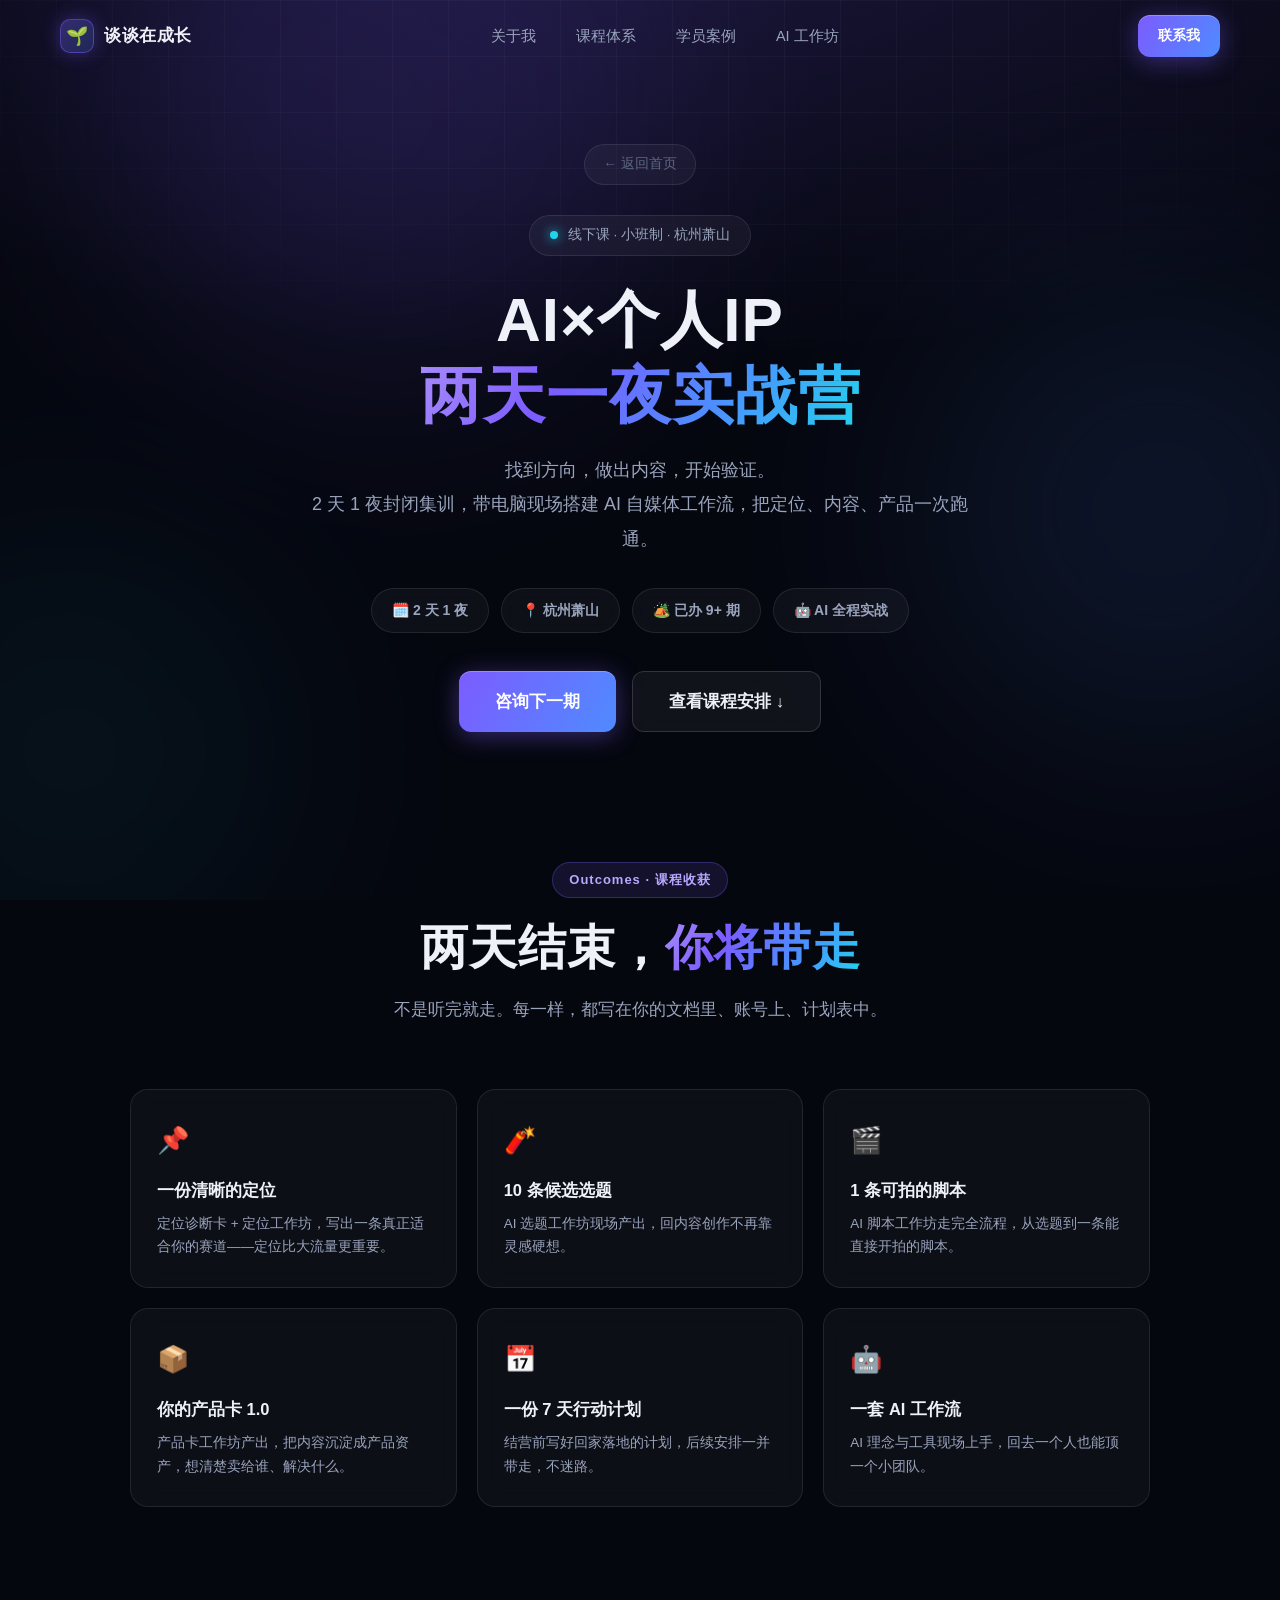
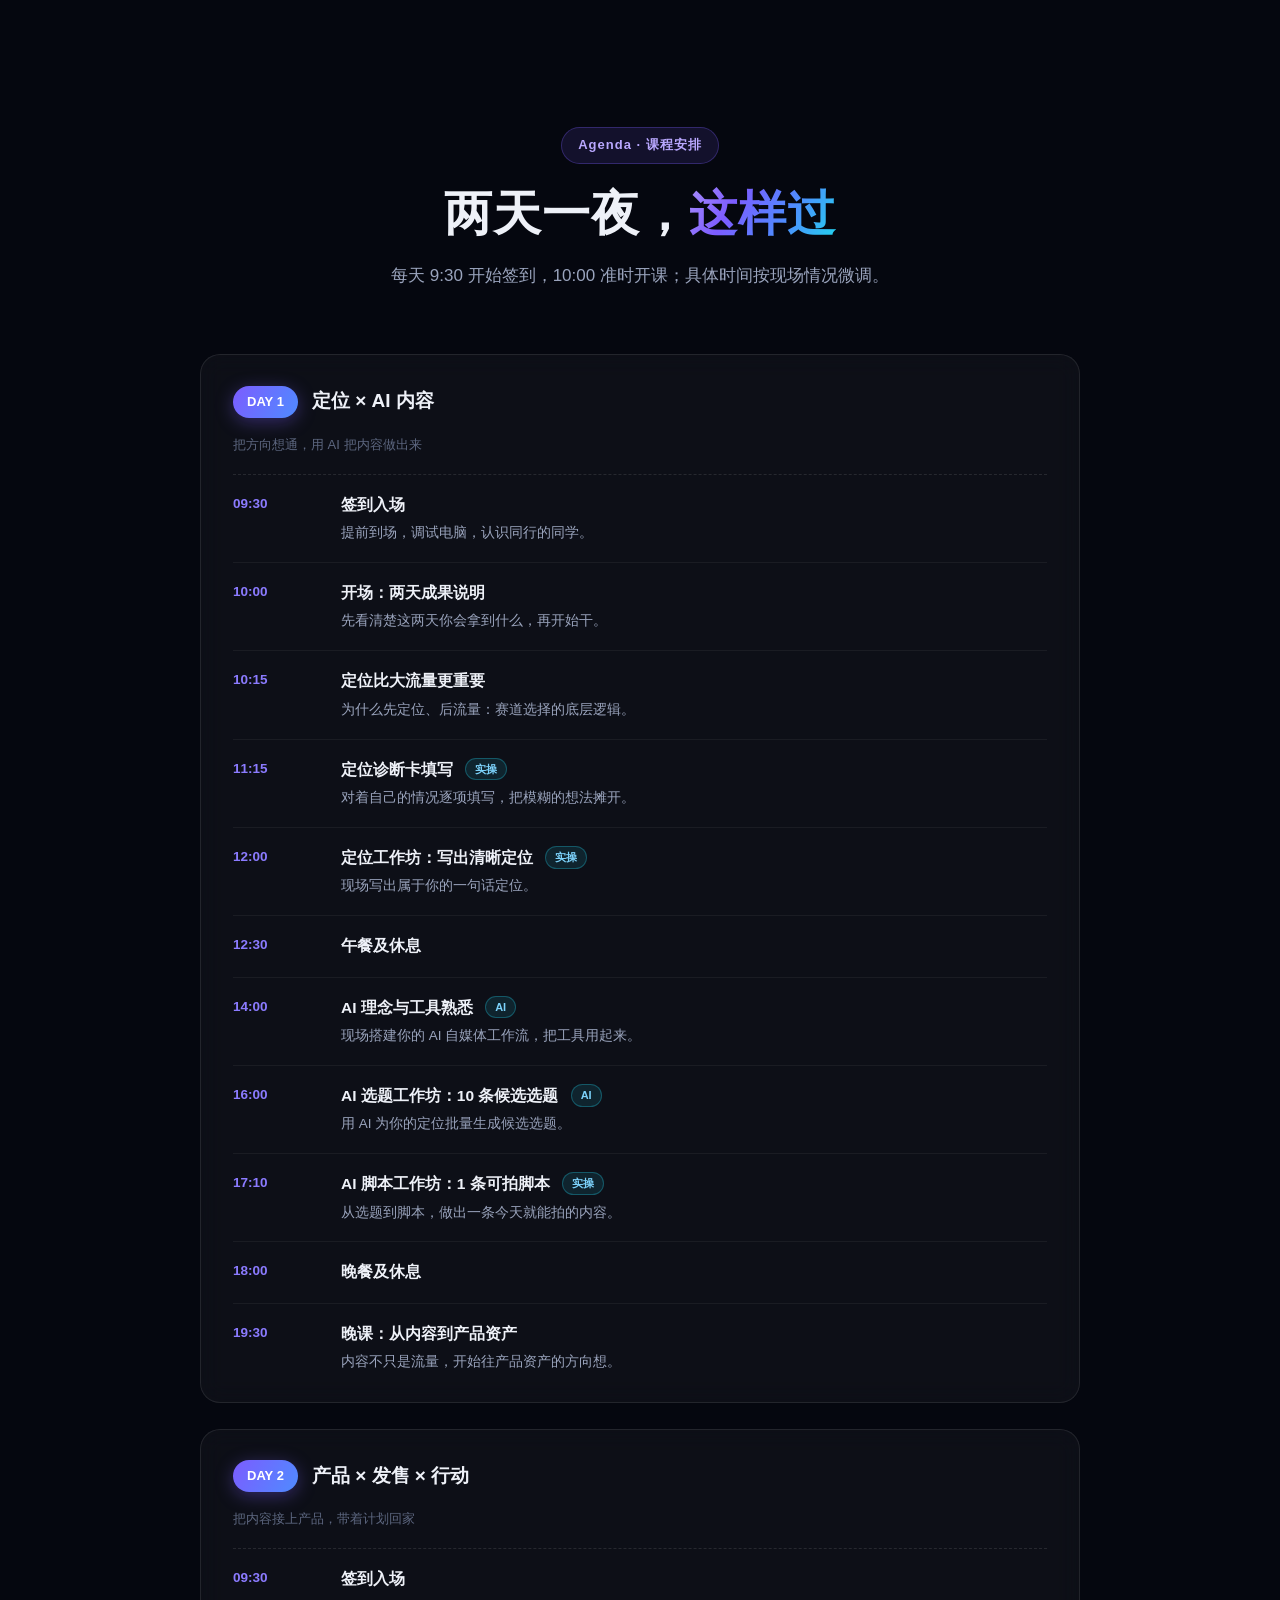
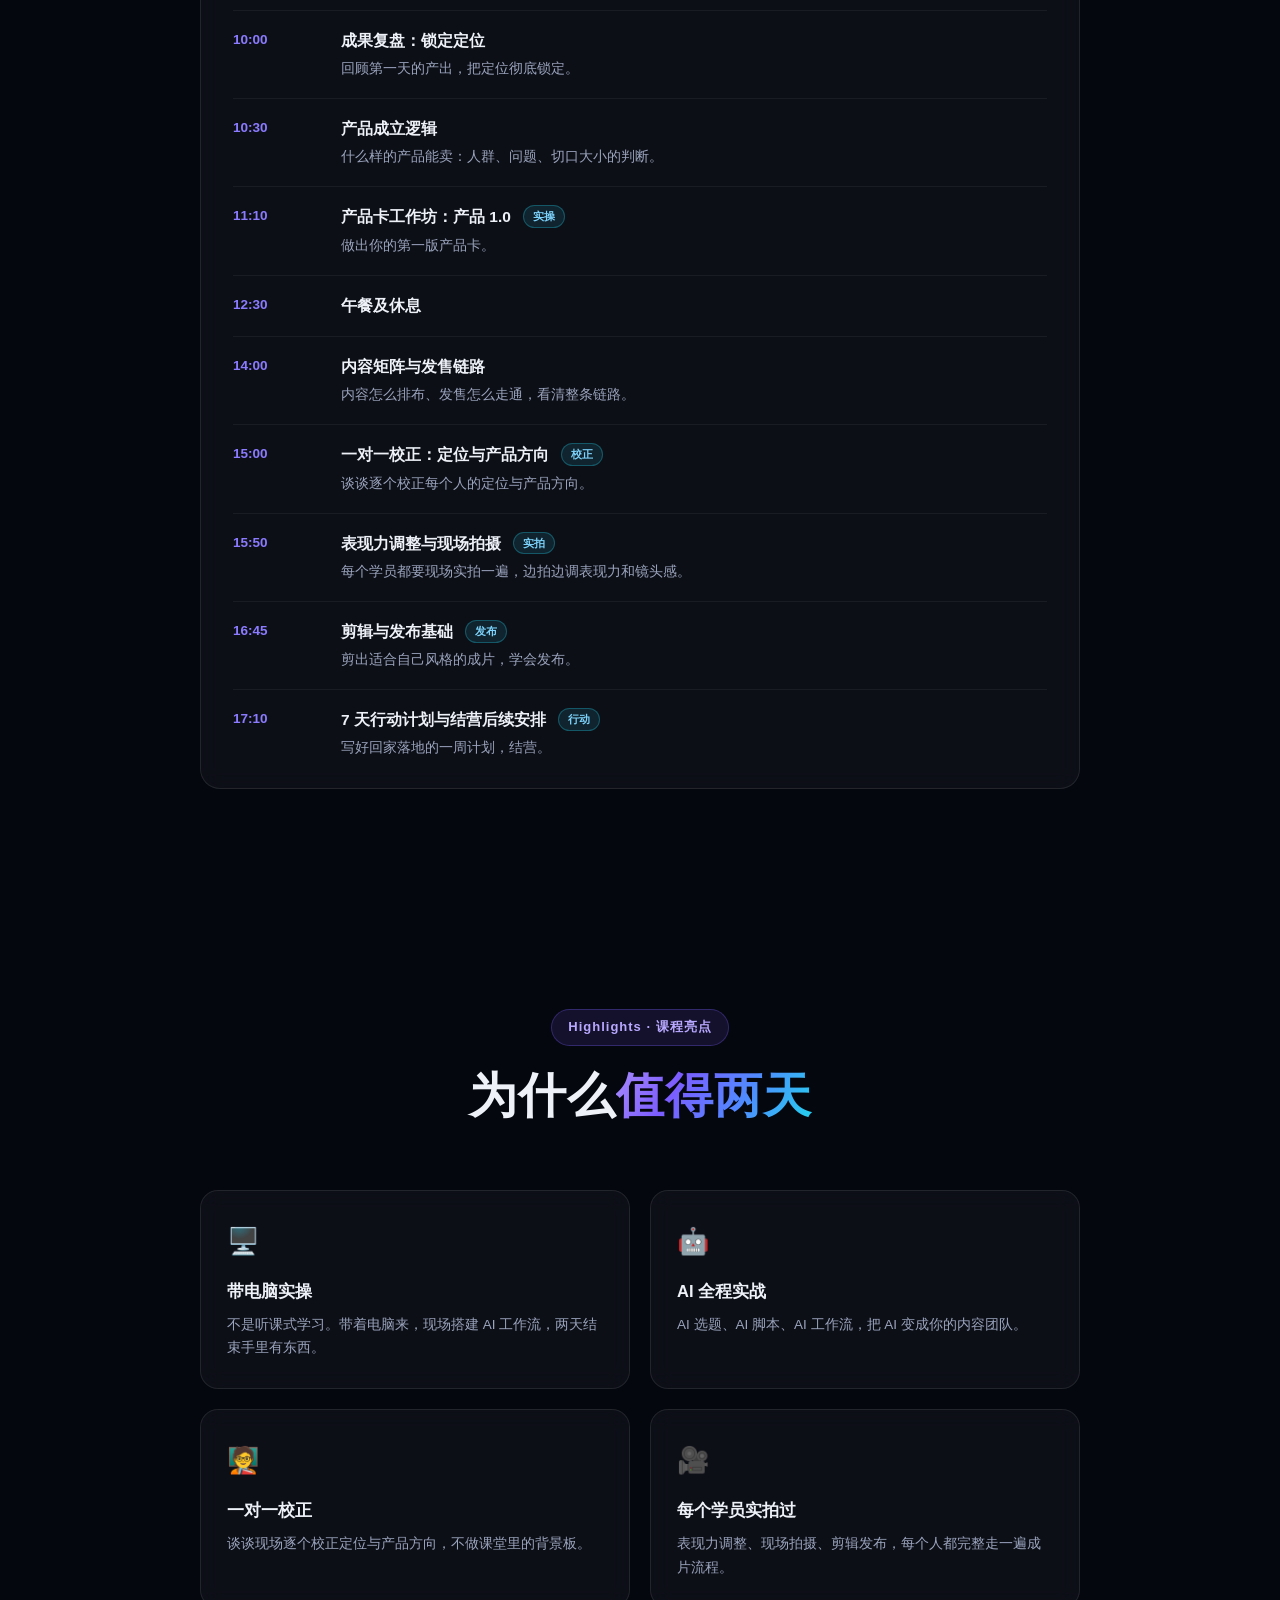
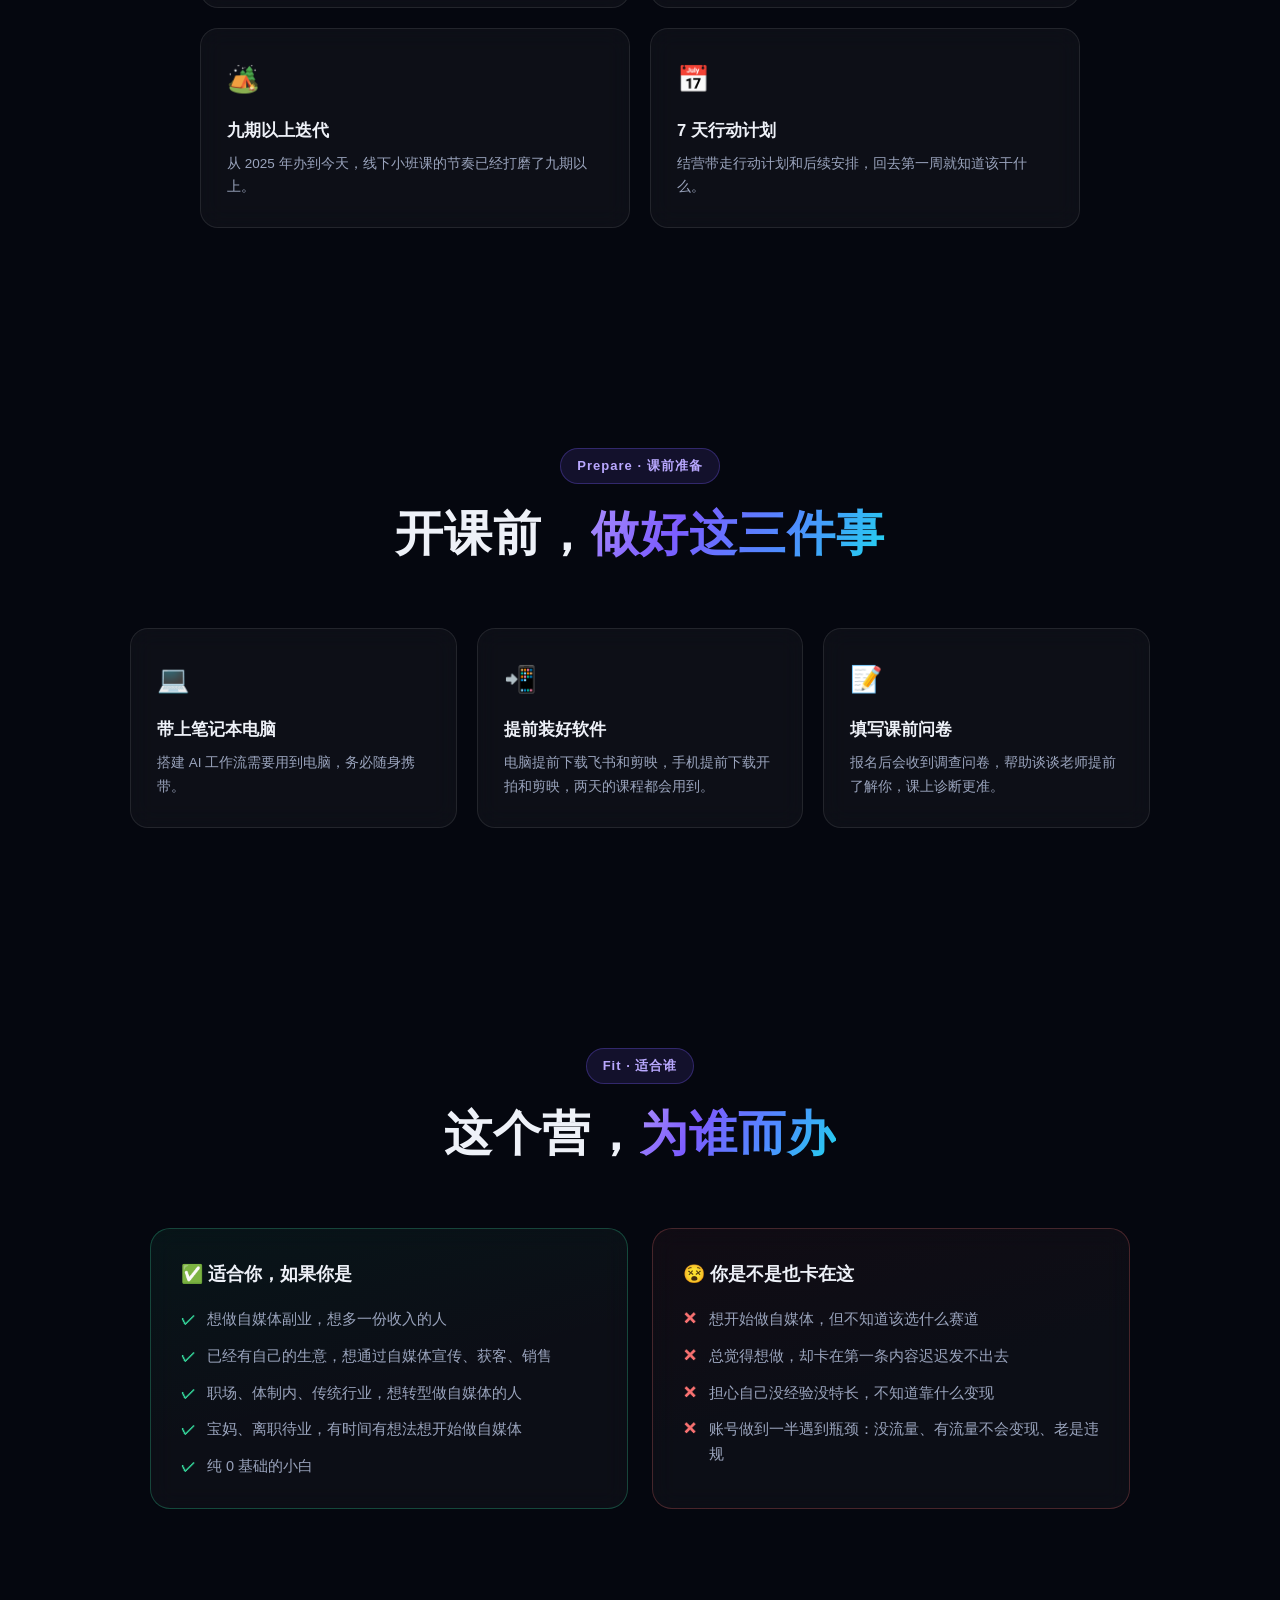
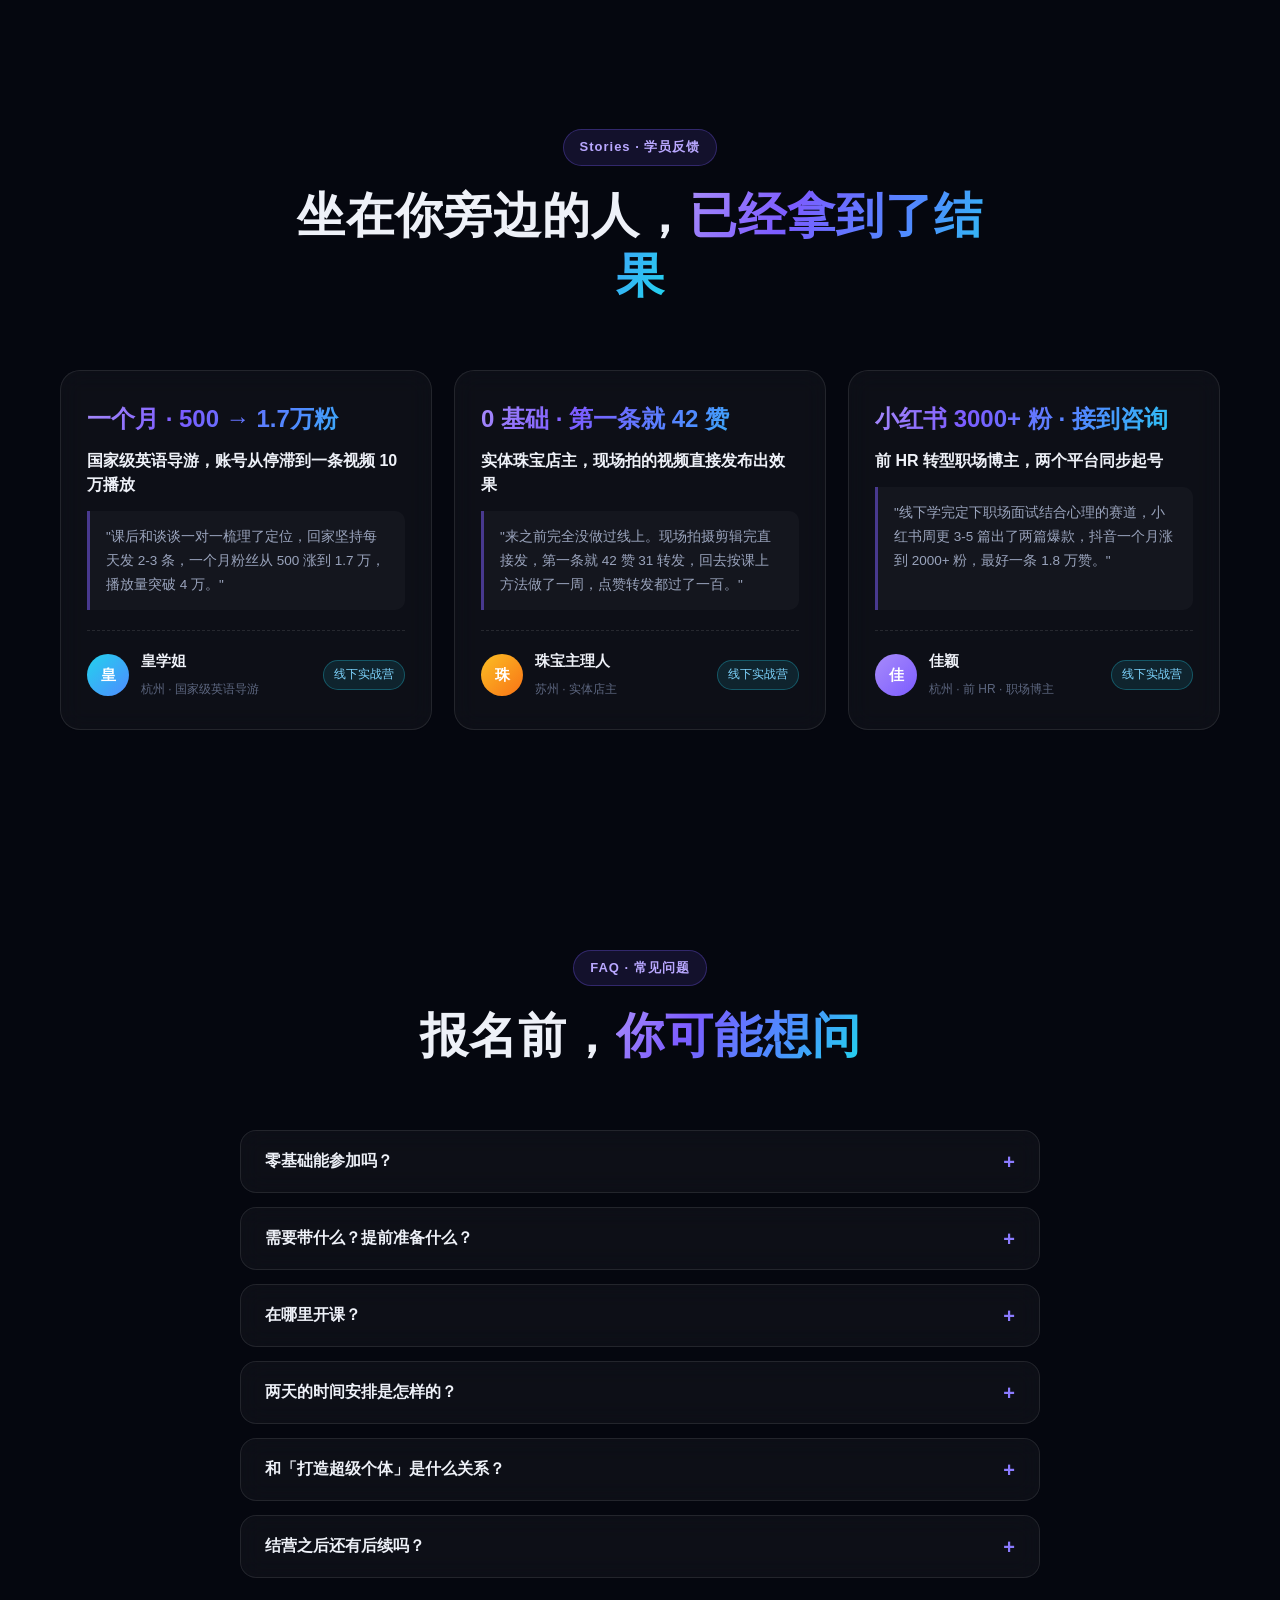
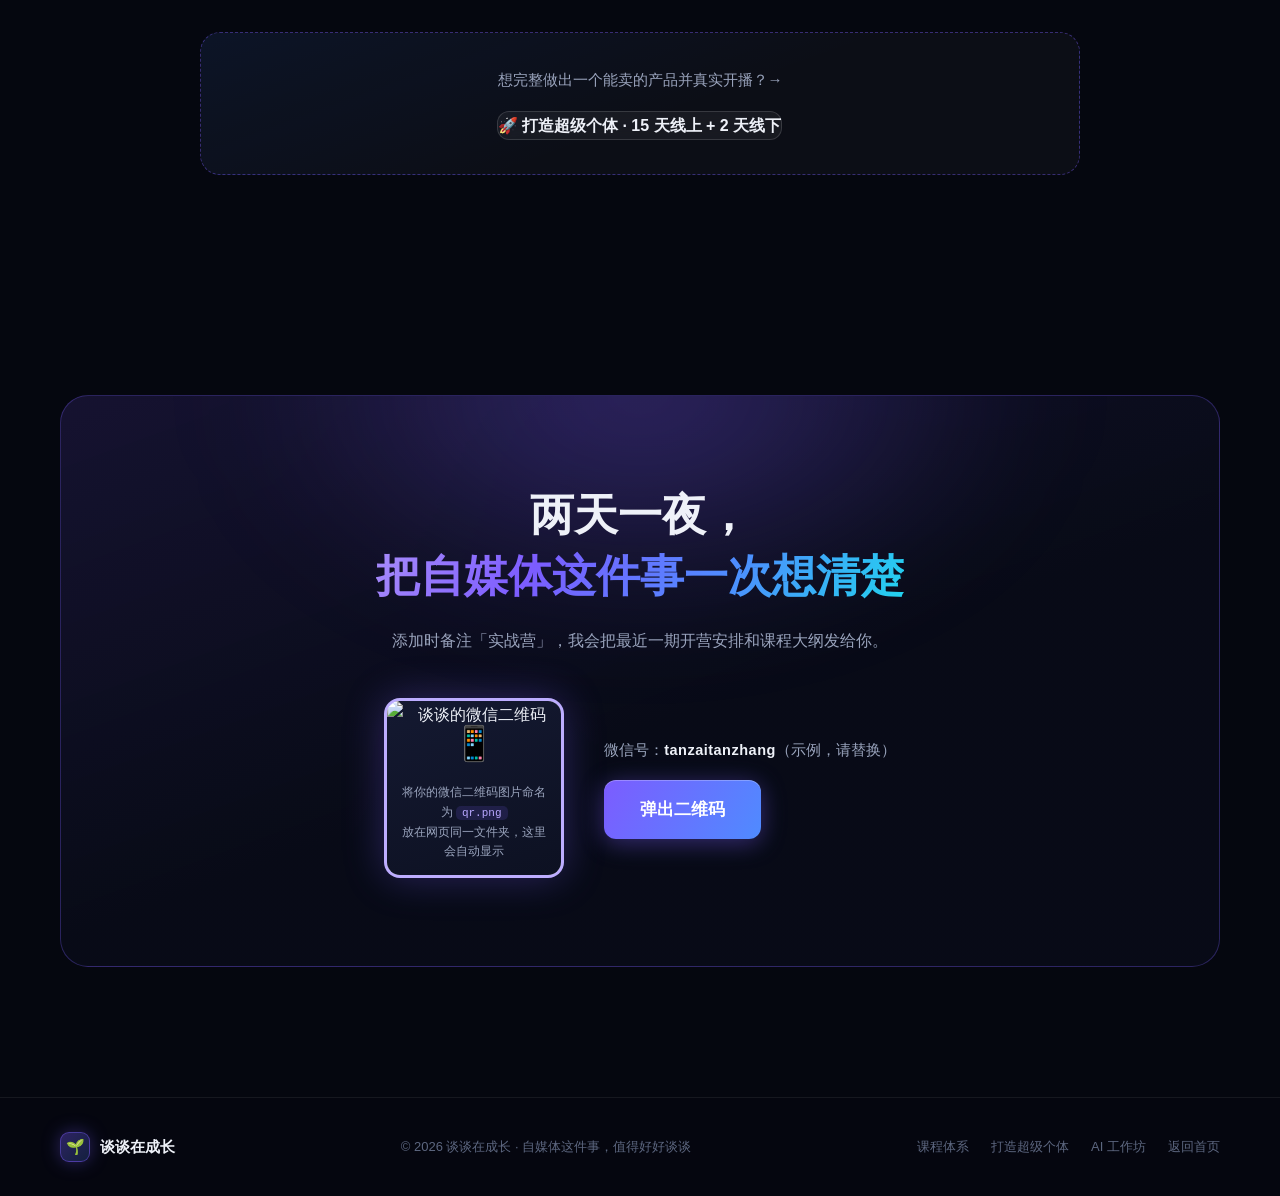
==== commit 6b26e115: "新增 AI 自媒体工作坊：四个爆款助手（DeepSeek 驱动）" ====
--- a/course-offline.html
+++ b/course-offline.html
@@ -29,7 +29,7 @@
         <a href="index.html#about">关于我</a>
         <a href="index.html#courses">课程体系</a>
         <a href="index.html#cases">学员案例</a>
-        <a href="index.html#gallery">活动掠影</a>
+        <a href="workshop.html">AI 工作坊</a>
       </nav>
       <div class="nav-actions">
         <a href="javascript:void(0)" class="btn btn-primary btn-sm js-contact">联系我</a>
@@ -515,6 +515,7 @@
       <div class="footer-links">
         <a href="index.html#courses">课程体系</a>
         <a href="course-online.html">打造超级个体</a>
+        <a href="workshop.html">AI 工作坊</a>
         <a href="index.html">返回首页</a>
       </div>
     </div>
--- a/style.css
+++ b/style.css
@@ -1286,6 +1286,283 @@
 .faq-a p { padding: 0 24px 20px; font-size: 14px; color: var(--text-dim); line-height: 1.85; }
 .faq-item.open .faq-a { grid-template-rows: 1fr; }
 
+/* ======================= AI 工作坊 ======================= */
+.ws-hero { padding-bottom: 10px; }
+
+.ws-settings-wrap { padding: 30px 0 0; }
+.ws-settings {
+  display: grid;
+  grid-template-columns: 1.5fr 1fr;
+  gap: 24px;
+  max-width: 980px;
+  margin: 0 auto;
+  padding: 26px 28px;
+  background: var(--card);
+  border: 1px solid var(--card-border);
+  border-radius: 20px;
+  backdrop-filter: blur(12px);
+}
+.ws-settings label {
+  display: block;
+  font-size: 14px;
+  font-weight: 600;
+  color: var(--text-dim);
+  margin-bottom: 10px;
+}
+.ws-key-row { display: flex; gap: 10px; }
+.ws-key-row input {
+  flex: 1;
+  min-width: 0;
+  padding: 12px 14px;
+  font-size: 14px;
+  font-family: var(--font);
+  color: var(--text);
+  background: rgba(255, 255, 255, 0.05);
+  border: 1px solid var(--card-border);
+  border-radius: 12px;
+  outline: none;
+  transition: border-color 0.2s;
+}
+.ws-key-row input:focus { border-color: rgba(124, 92, 255, 0.6); }
+.ws-eye {
+  flex-shrink: 0;
+  width: 46px;
+  border: 1px solid var(--card-border);
+  background: rgba(255, 255, 255, 0.05);
+  border-radius: 12px;
+  cursor: pointer;
+  font-size: 16px;
+}
+.ws-key-hint { margin-top: 10px; font-size: 12.5px; color: var(--text-faint); line-height: 1.7; }
+.ws-key-hint a { color: #8b7bff; text-decoration: none; }
+.ws-key-hint a:hover { text-decoration: underline; }
+.ws-model-block select {
+  width: 100%;
+  padding: 12px 14px;
+  font-size: 14px;
+  font-family: var(--font);
+  color: var(--text);
+  background: rgba(255, 255, 255, 0.05);
+  border: 1px solid var(--card-border);
+  border-radius: 12px;
+  outline: none;
+}
+.ws-model-status { margin-top: 10px; font-size: 12.5px; color: var(--text-faint); }
+.ws-status-on { color: #34d399; }
+.ws-status-off { color: #f87171; }
+
+.ws-main-wrap { padding: 34px 0 110px; }
+.ws-tabs {
+  display: flex;
+  justify-content: center;
+  gap: 12px;
+  flex-wrap: wrap;
+  margin-bottom: 26px;
+}
+.ws-tab {
+  padding: 12px 26px;
+  font-size: 15px;
+  font-weight: 600;
+  font-family: var(--font);
+  color: var(--text-dim);
+  background: rgba(255, 255, 255, 0.04);
+  border: 1px solid var(--card-border);
+  border-radius: 999px;
+  cursor: pointer;
+  transition: all 0.25s;
+}
+.ws-tab:hover { color: var(--text); border-color: rgba(255, 255, 255, 0.25); transform: translateY(-2px); }
+.ws-tab.active {
+  color: #fff;
+  background: linear-gradient(120deg, rgba(124, 92, 255, 0.85), rgba(79, 139, 255, 0.7));
+  border-color: transparent;
+  box-shadow: 0 6px 24px rgba(124, 92, 255, 0.4);
+}
+
+.ws-panel {
+  max-width: 880px;
+  margin: 0 auto;
+  display: flex;
+  flex-direction: column;
+  padding: 26px 28px 22px;
+  background: var(--card);
+  border: 1px solid var(--card-border);
+  border-radius: 22px;
+  backdrop-filter: blur(14px);
+}
+.ws-panel-head {
+  display: flex;
+  align-items: center;
+  justify-content: space-between;
+  gap: 16px;
+  flex-wrap: wrap;
+  padding-bottom: 18px;
+  border-bottom: 1px dashed rgba(255, 255, 255, 0.1);
+}
+.ws-panel-title { display: flex; align-items: center; gap: 14px; }
+.ws-panel-icon {
+  display: grid;
+  place-items: center;
+  width: 48px;
+  height: 48px;
+  font-size: 23px;
+  border-radius: 14px;
+  background: linear-gradient(135deg, rgba(124, 92, 255, 0.22), rgba(79, 139, 255, 0.12));
+  border: 1px solid rgba(124, 92, 255, 0.35);
+}
+.ws-panel-title h2 { font-size: 18px; }
+.ws-panel-title p { margin-top: 2px; font-size: 12.5px; color: var(--text-faint); }
+.ws-panel-actions { display: flex; gap: 10px; }
+.ws-mini-btn {
+  padding: 8px 14px;
+  font-size: 12.5px;
+  font-family: var(--font);
+  color: var(--text-dim);
+  background: rgba(255, 255, 255, 0.05);
+  border: 1px solid var(--card-border);
+  border-radius: 10px;
+  cursor: pointer;
+  transition: all 0.2s;
+}
+.ws-mini-btn:hover { color: var(--text); border-color: rgba(255, 255, 255, 0.25); }
+
+.ws-chat {
+  height: min(52vh, 460px);
+  min-height: 320px;
+  overflow-y: auto;
+  display: flex;
+  flex-direction: column;
+  gap: 16px;
+  padding: 20px 4px;
+  scroll-behavior: smooth;
+}
+.ws-msg { display: flex; gap: 12px; align-items: flex-start; }
+.ws-msg.ws-user { flex-direction: row-reverse; }
+.ws-avatar {
+  flex-shrink: 0;
+  display: grid;
+  place-items: center;
+  width: 36px;
+  height: 36px;
+  font-size: 13px;
+  font-weight: 700;
+  color: #fff;
+  border-radius: 50%;
+  background: linear-gradient(135deg, #7c5cff, #4f8bff);
+}
+.ws-user .ws-avatar { background: linear-gradient(135deg, #22d3ee, #4f8bff); }
+.ws-bubble {
+  max-width: 82%;
+  padding: 13px 16px;
+  font-size: 14px;
+  line-height: 1.75;
+  color: var(--text);
+  background: rgba(255, 255, 255, 0.05);
+  border: 1px solid var(--card-border);
+  border-radius: 4px 16px 16px 16px;
+  word-break: break-word;
+}
+.ws-user .ws-bubble {
+  background: linear-gradient(120deg, rgba(124, 92, 255, 0.35), rgba(79, 139, 255, 0.25));
+  border-color: rgba(124, 92, 255, 0.4);
+  border-radius: 16px 4px 16px 16px;
+  white-space: pre-wrap;
+}
+.ws-bubble.ws-streaming::after {
+  content: "▌";
+  margin-left: 2px;
+  color: #8b7bff;
+  animation: pulse 1s ease-in-out infinite;
+}
+.ws-bubble h4 { font-size: 14.5px; margin: 10px 0 4px; color: #b9a8ff; }
+.ws-bubble h4:first-child { margin-top: 0; }
+.ws-bubble ul { margin: 6px 0; padding-left: 20px; display: grid; gap: 4px; }
+.ws-bubble p { margin: 4px 0; }
+.ws-bubble code {
+  padding: 1px 6px;
+  font-size: 12.5px;
+  color: #b9a8ff;
+  background: rgba(124, 92, 255, 0.15);
+  border-radius: 5px;
+}
+.ws-typing { color: var(--text-faint); }
+.ws-error { color: #fca5a5; }
+
+.ws-empty {
+  margin: auto;
+  text-align: center;
+  color: var(--text-faint);
+  font-size: 14px;
+  line-height: 1.9;
+}
+.ws-empty-icon { font-size: 40px; display: block; margin-bottom: 10px; }
+
+.ws-chips {
+  display: flex;
+  gap: 10px;
+  flex-wrap: wrap;
+  padding: 4px 0 14px;
+}
+.ws-chip {
+  padding: 8px 14px;
+  font-size: 12.5px;
+  font-family: var(--font);
+  color: var(--text-dim);
+  background: rgba(255, 255, 255, 0.04);
+  border: 1px dashed var(--card-border);
+  border-radius: 999px;
+  cursor: pointer;
+  transition: all 0.2s;
+}
+.ws-chip:hover {
+  color: #b9a8ff;
+  border-color: rgba(124, 92, 255, 0.5);
+  background: rgba(124, 92, 255, 0.1);
+}
+
+.ws-input-row {
+  display: flex;
+  gap: 14px;
+  align-items: flex-end;
+  padding-top: 16px;
+  border-top: 1px dashed rgba(255, 255, 255, 0.1);
+}
+.ws-input-row textarea {
+  flex: 1;
+  min-width: 0;
+  resize: none;
+  padding: 13px 16px;
+  font-size: 14px;
+  font-family: var(--font);
+  color: var(--text);
+  background: rgba(255, 255, 255, 0.05);
+  border: 1px solid var(--card-border);
+  border-radius: 14px;
+  outline: none;
+  line-height: 1.6;
+  transition: border-color 0.2s;
+}
+.ws-input-row textarea:focus { border-color: rgba(124, 92, 255, 0.6); }
+.ws-send-col { display: flex; flex-direction: column; gap: 8px; }
+.ws-send { padding: 12px 26px; }
+.ws-stop { padding: 10px 26px; font-size: 14px; }
+.hidden { display: none !important; }
+.ws-note {
+  margin-top: 14px;
+  font-size: 12px;
+  color: var(--text-faint);
+  line-height: 1.7;
+}
+
+@media (max-width: 720px) {
+  .ws-settings { grid-template-columns: 1fr; padding: 22px 18px; }
+  .ws-panel { padding: 20px 16px 16px; }
+  .ws-chat { height: 48vh; }
+  .ws-input-row { flex-direction: column; align-items: stretch; }
+  .ws-send-col { flex-direction: row; }
+  .ws-send-col .btn { flex: 1; }
+}
+
 @media (max-width: 960px) {
   .fit-grid { grid-template-columns: 1fr; }
   .agenda-day { padding: 26px 22px 16px; }
